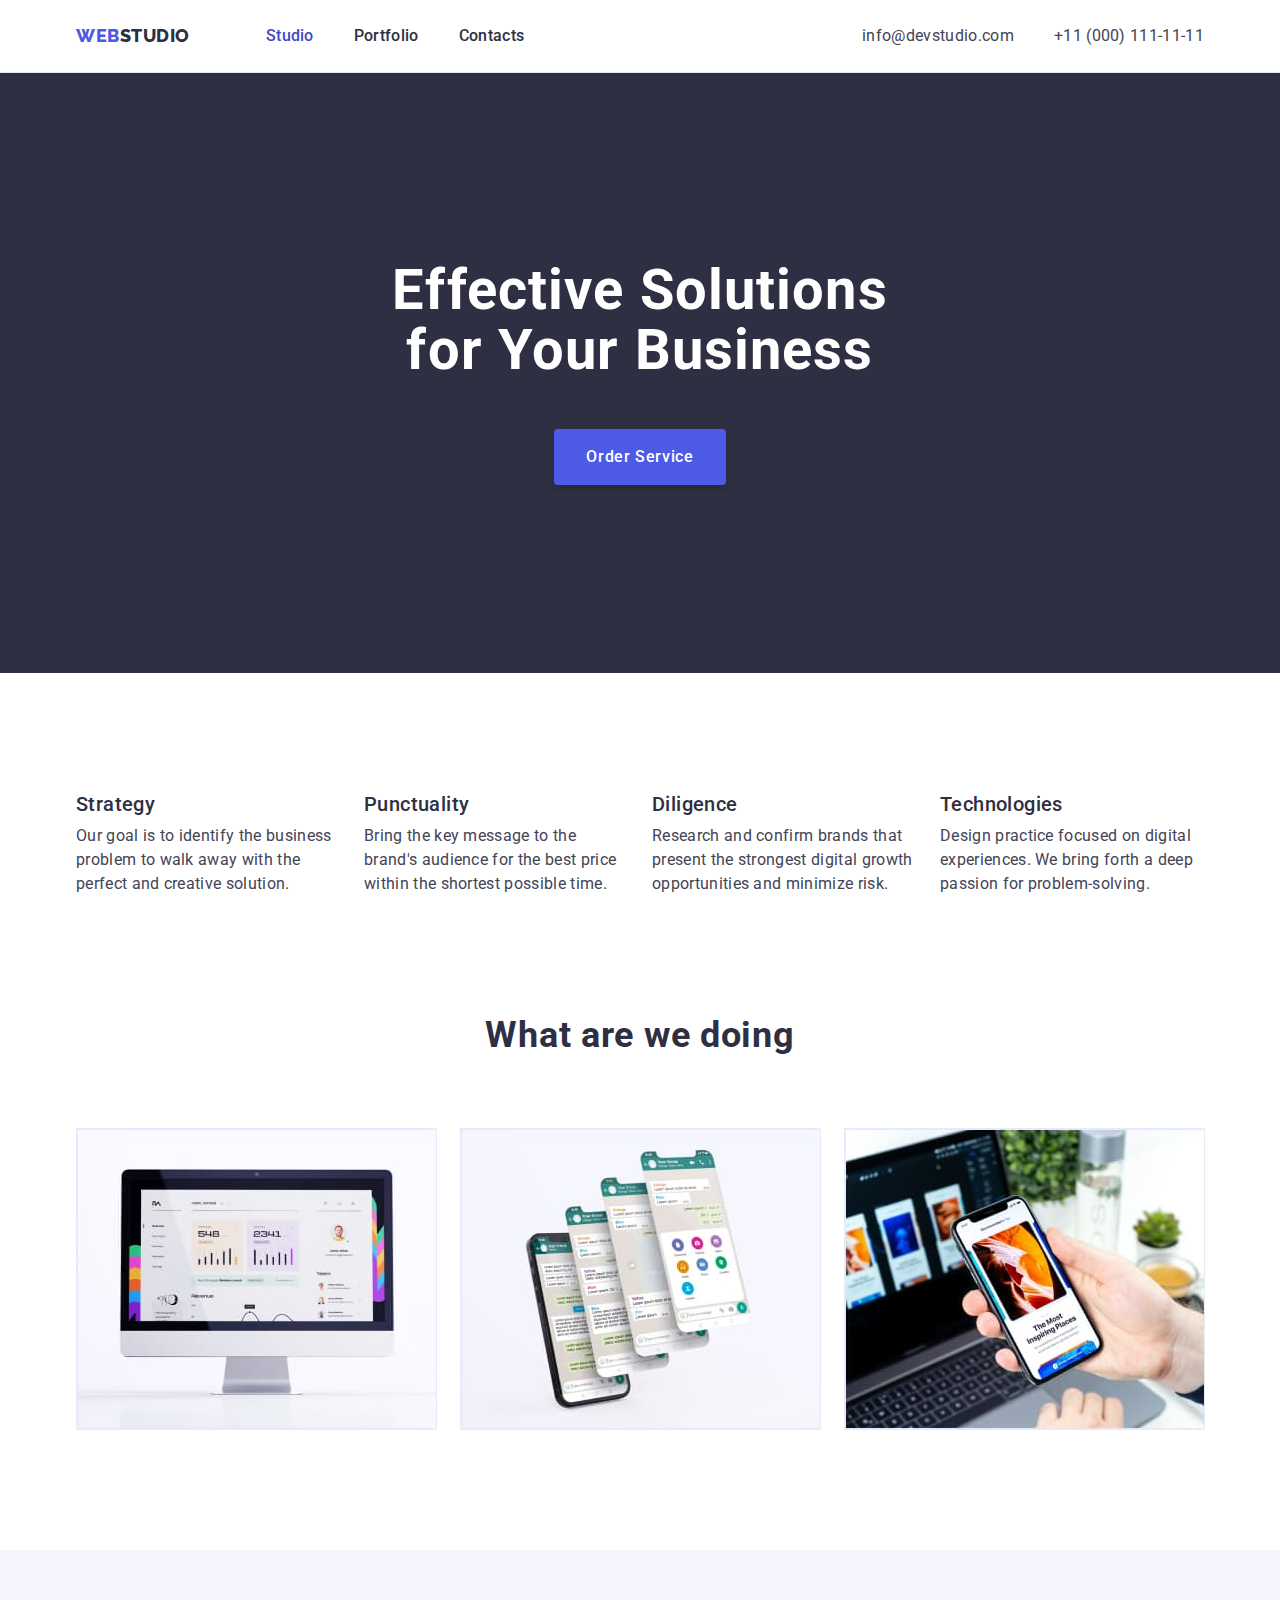
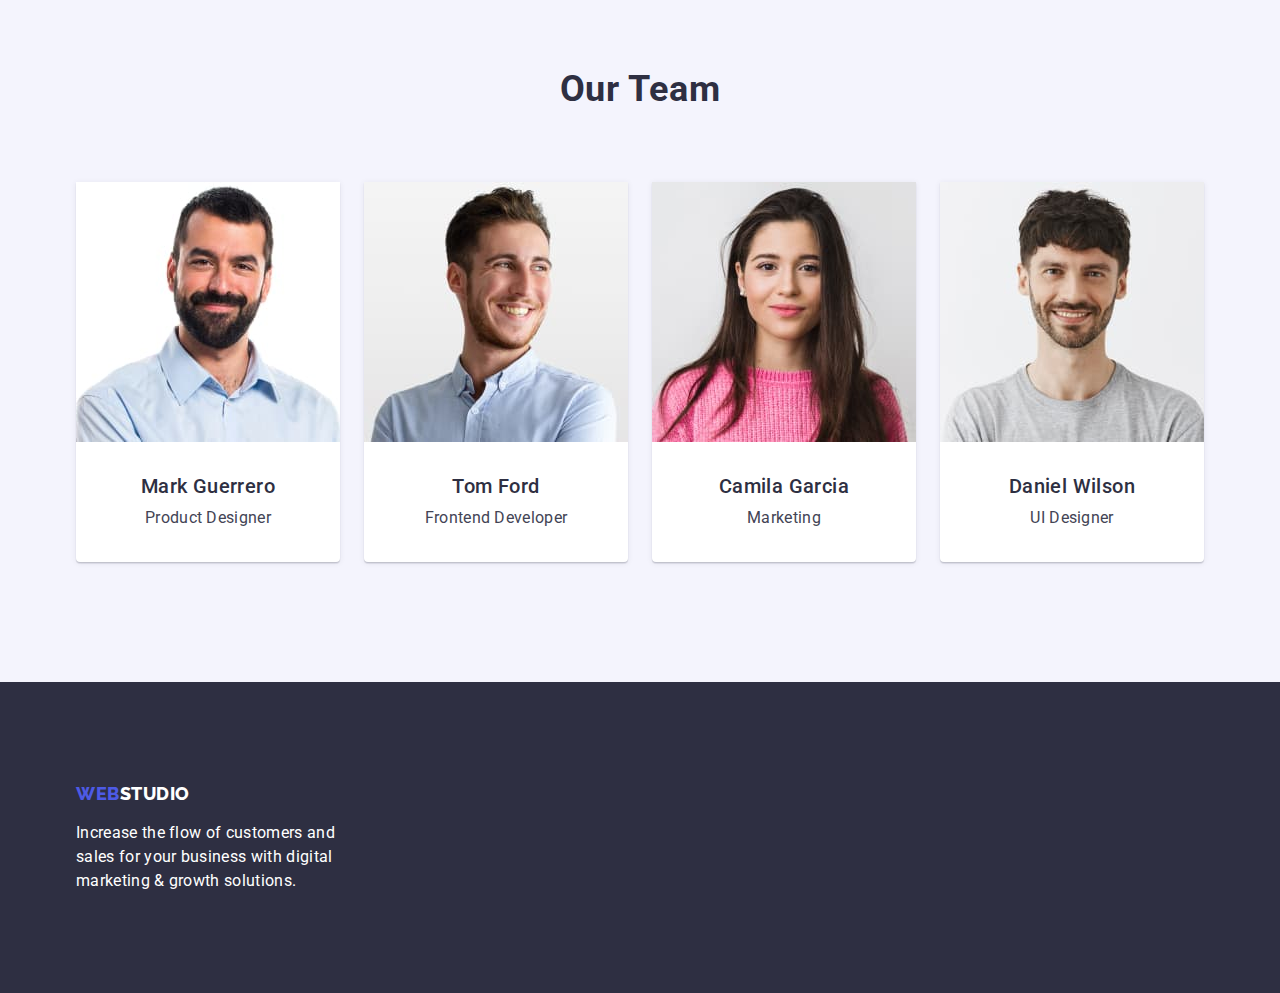
==== index.html @ 8cddb0f6 "Add HW#3" ====
<!DOCTYPE html>
<html lang="en">
  <head>
    <meta charset="UTF-8" />
    <meta http-equiv="X-UA-Compatible" content="IE=edge" />
    <meta name="viewport" content="width=device-width, initial-scale=1.0" />
    <title>Web Studio</title>
    <link rel="preconnect" href="https://fonts.googleapis.com" />
    <link rel="preconnect" href="https://fonts.gstatic.com" crossorigin />
    <link
      href="https://fonts.googleapis.com/css2?family=Raleway:wght@800&family=Roboto:wght@400;500;700;900&display=swap"
      rel="stylesheet"
    />
    <link
      rel="stylesheet"
      href="https://cdn.jsdelivr.net/npm/modern-normalize@1.1.0/modern-normalize.min.css"
    />
    <link rel="stylesheet" href="./css/styles.css" />
  </head>
  <body>
    <!-- 📌======================= header -->

    <header class="header">
      <div class="container header-container">
        <nav class="navigation">
          <a href="/index.html" class="logo dark"
            >Web<span class="logo-right">Studio</span></a
          >
          <ul class="navigation-list">
            <li class="item">
              <a href="./index.html" class="link current">Studio</a>
            </li>
            <li class="item">
              <a href="./portfolio.html" class="link">Portfolio</a>
            </li>
            <li class="item"><a href="" class="link">Contacts</a></li>
          </ul>
        </nav>

        <address class="contacts-wrapper">
          <ul class="contacts">
            <li class="contacts-item">
              <a href="mailto:info@devstudio.com" class="contacts-link"
                >info@devstudio.com</a
              >
            </li>
            <li class="contacts-item">
              <a href="tel:+110001111111" class="contacts-link"
                >+11 (000) 111-11-11</a
              >
            </li>
          </ul>
        </address>
      </div>
    </header>

    <main>
      <!--📌=================================== hero  -->

      <div class="hero-wrapper">
        <section class="hero">
          <h1 class="hero-title">
            Effective Solutions <br />
            for Your Business
          </h1>
          <button class="hero-button" type="button">Order Service</button>
        </section>
      </div>

      <!-- 📌==============================advantages  -->

      <section class="section advantages-section">
        <div class="container">
          <h2 class="visually-hidden">Advantages</h2>
          <ul class="advantages-list">
            <li class="advantages-item">
              <h3 class="advantages-title">Strategy</h3>
              <p class="advantages-text">
                Our goal is to identify the business problem to walk away with
                the perfect and creative solution.
              </p>
            </li>
            <li class="advantages-item">
              <h3 class="advantages-title">Punctuality</h3>
              <p class="advantages-text">
                Bring the key message to the brand's audience for the best price
                within the shortest possible time.
              </p>
            </li>
            <li class="advantages-item">
              <h3 class="advantages-title">Diligence</h3>
              <p class="advantages-text">
                Research and confirm brands that present the strongest digital
                growth opportunities and minimize risk.
              </p>
            </li>
            <li class="advantages-item">
              <h3 class="advantages-title">Technologies</h3>
              <p class="advantages-text">
                Design practice focused on digital experiences. We bring forth a
                deep passion for problem-solving.
              </p>
            </li>
          </ul>
        </div>
      </section>

      <!--📌================================ work examples -->

      <section class="section work-section">
        <div class="container">
          <h2 class="section-title">What are we doing</h2>
          <ul class="work-list">
            <li class="work-item">
              <img
                src="./images/what-are-we-doing-1.jpg"
                alt="work 1"
                width="360"
              />
            </li>
            <li class="work-item">
              <img
                src="./images/what-are-we-doing-2.jpg"
                alt="work 2"
                width="360"
              />
            </li>
            <li class="work-item">
              <img
                src="./images/what-are-we-doing-3.jpg"
                alt="work 3"
                width="360"
              />
            </li>
          </ul>
        </div>
      </section>

      <!--📌====================================== Our Team -->

      <section class="our-team">
        <div class="container">
          <h2 class="section-title">Our Team</h2>
          <ul class="team-list">
            <li class="team-item">
              <img
                src="./images/our-team-1.jpg"
                alt="Mark Guerrero"
                width="264"
              />
              <div class="staff-wrapper">
                <h3 class="staff-title">Mark Guerrero</h3>
                <p class="staff-position">Product Designer</p>
              </div>
            </li>

            <li class="team-item">
              <img src="./images/our-team-2.jpg" alt="Tom Ford" width="264" />
              <div class="staff-wrapper">
                <h3 class="staff-title">Tom Ford</h3>
                <p class="staff-position">Frontend Developer</p>
              </div>
            </li>

            <li class="team-item">
              <img
                src="./images/our-team-3.jpg"
                alt="Camila Garcia"
                width="264"
              />
              <div class="staff-wrapper">
                <h3 class="staff-title">Camila Garcia</h3>
                <p class="staff-position">Marketing</p>
              </div>
            </li>
            <li class="team-item">
              <img
                src="./images/our-team-4.jpg"
                alt="Daniel Wilson"
                width="264"
              />
              <div class="staff-wrapper">
                <h3 class="staff-title">Daniel Wilson</h3>
                <p class="staff-position">UI Designer</p>
              </div>
            </li>
          </ul>
        </div>
      </section>
    </main>

    <!--📌==========================================footer -->

    <footer class="page-footer">
      <div class="container">
        <div class="logo-group">
          <a href="/index.html" class="logo light"
            >Web<span class="logo-right">Studio</span></a
          >
          <p class="text">
            Increase the flow of customers and sales for your business with
            digital marketing & growth solutions.
          </p>
        </div>
      </div>
    </footer>
  </body>
</html>
---- css/styles.css ----
:root {
  --primary-text-color: #434455;
  /* --secondary-text-: #e7e9fc; */
  --secondary-background-color: #f4f4fd;
  --variable-color: #404bbf;
  --blue-color: #2e2f42;
  --accent-color: #4d5ae5;
  --white-color: #ffffff;
}
body {
  background-color: var(--white-color);
  color: var(--primary-text-color);
  font-family: Roboto, sans-serif;
}

/* 📌 Reset */

p,
h1,
h2,
h3,
h4,
h5,
h6 {
  margin: 0;
}
ul {
  margin: 0;
  padding-left: 0;
  list-style: none;
}
a {
  text-decoration: none;
}
button {
  cursor: pointer;
}
img {
  display: block;
}

/* 📌 Utils */

.visually-hidden {
  position: absolute;
  width: 1px;
  height: 1px;
  margin: -1px;
  border: 0;
  padding: 0;

  white-space: nowrap;
  clip-path: inset(100%);
  clip: rect(0 0 0 0);
  overflow: hidden;
}

/* 📌 General */

.container {
  width: 1158px;
  padding-left: 15px;
  padding-right: 15px;
  margin: 0 auto;
}

.logo {
  color: var(--accent-color);
  font-family: 'Raleway', sans-serif;
  font-weight: 800;
  font-size: 18px;
  line-height: 1.3;
  letter-spacing: 0.03em;
  text-transform: uppercase;
}
.logo.light > .logo-right {
  color: var(--white-color);
}
.logo.dark > .logo-right {
  color: var(--blue-color);
}

.section-title {
  margin-bottom: 72px;
  color: var(--blue-color);
  font-weight: 700;
  font-size: 36px;
  line-height: 1.11;
  text-align: center;
  letter-spacing: 0.02em;
}

/*📌=== site-nav */
.header-container {
  display: flex;
}
.navigation {
  display: flex;
  align-items: center;
}
.navigation-list {
  display: flex;
  margin-left: 76px;
}
.navigation-list .item + .item {
  margin-left: 40px;
}

.navigation-list .link {
  display: block;
  padding-top: 24px;
  padding-bottom: 24px;
  color: var(--blue-color);

  font-weight: 500;

  font-size: 16px;
  line-height: 1.5;
  letter-spacing: 0.02em;
}
.navigation-list .link:hover,
.navigation-list .link:focus,
.navigation-list .link.current {
  color: var(--variable-color);
}

/*📌===contacts */

.contacts-wrapper {
  margin-left: auto;
}
.header {
  border-bottom: 1px solid #e7e9fc;
}
.contacts {
  display: flex;
}

.contacts-item + .contacts-item {
  margin-left: 40px;
}
.contacts-link {
  color: var(--primary-text-color);
  font-style: normal;

  font-size: 16px;
  line-height: 1.5;
  letter-spacing: 0.02em;

  display: inline-block;
  padding-top: 24px;
  padding-bottom: 24px;
}
.contacts-link:hover,
.contacts-link:focus {
  color: var(--variable-color);
}

/*📌=== hero  */
.hero-wrapper {
  background-color: var(--blue-color);
  height: 600px;
  display: flex;
  justify-content: center;
  align-items: center;
}

.hero {
  text-align: center;
}
.hero-title {
  color: var(--white-color);
  font-weight: 700;
  font-size: 56px;
  line-height: 1.07;
  letter-spacing: 0.02em;

  margin-bottom: 48px;
}
.hero-button {
  background-color: var(--accent-color);
  font-family: inherit;
  color: var(--white-color);
  font-weight: 500;
  font-size: 16px;
  line-height: 1.5;
  letter-spacing: 0.04em;
  padding: 16px 32px;
  border: none;
  box-shadow: 0px 4px 4px rgba(0, 0, 0, 0.15);
  border-radius: 4px;
}

.hero-button:hover,
.hero-button:focus {
  background-color: var(--variable-color);
}
/* 📌===advantages */
.advantages-list {
  display: flex;
}
.advantages-item {
  width: 264px;
}
.advantages-item:not(:last-child) {
  margin-right: 24px;
}
.advantages-section {
  padding: 120px 0 60px;
}

.advantages-title {
  color: var(--blue-color);
  font-weight: 500;
  font-size: 20px;
  letter-spacing: 0.02em;
  margin-bottom: 8px;
}
.advantages-text {
  font-size: 16px;
  line-height: 1.5;
  letter-spacing: 0.02em;
}

/* 📌 ===work examples */
.work-section {
  padding: 60px 0 120px;
}
.work-list {
  display: flex;
}
.work-item {
  width: 360px;
  border: 1px solid #e7e9fc;
}
.work-item:not(:last-child) {
  margin-right: 24px;
}

/* 📌 === Our Team */
.our-team {
  background-color: var(--secondary-background-color);
  padding: 120px 0;
}
.team-list {
  display: flex;
}
.team-item {
  width: 264px;
  box-shadow: 0px 1px 6px rgba(46, 47, 66, 0.08),
    0px 1px 1px rgba(46, 47, 66, 0.16), 0px 2px 1px rgba(46, 47, 66, 0.08);
  background-color: var(--white-color);
  border-radius: 0px 0px 4px 4px;
}
.team-item:not(:last-child) {
  margin-right: 24px;
}
.staff-wrapper {
  padding: 32px 12px;
  text-align: center;
}
.staff-title {
  color: var(--blue-color);
  font-weight: 500;
  font-size: 20px;
  letter-spacing: 0.02em;
  line-height: 1.2;
  margin-bottom: 8px;
}
.staff-position {
  font-size: 16px;
  line-height: 1.5;
  letter-spacing: 0.02em;
}

/* 📌 === footer  */

.page-footer {
  padding: 100px 0;
  background-color: var(--blue-color);
}
.logo-group {
  width: 264px;
}
.logo-group > .text {
  margin-top: 16px;
  color: var(--white-color);
  line-height: 1.5;
  letter-spacing: 0.02em;
}

/* 📌 ============ projects */

.projects-section {
  padding: 96px 0 120px;
}

.filter-list {
  display: flex;
  justify-content: center;
  margin-bottom: 72px;
}
.filter-item:not(:last-child) {
  margin-right: 24px;
}
.filter-button {
  padding: 12px 24px;
  color: var(--accent-color);
  font-family: inherit;
  line-height: 1.5;
  font-weight: 500;
  letter-spacing: 0.04em;

  background-color: var(--secondary-background-color);
  border: 1px solid #e7e9fc;
  border-radius: 4px;
  box-shadow: 0px 3px 1px rgba(0, 0, 0, 0.1), 0px 2px 1px rgba(0, 0, 0, 0.08),
    0px 2px 2px rgba(0, 0, 0, 0.12);
}
.filter-button:hover,
.filter-button:focus {
  background-color: var(--variable-color);
  color: var(--white-color);
}

/* 📌 ============== projects list */

.projects-list {
  display: flex;
  flex-wrap: wrap;
  margin: -24px -12px;
}
.projects-item {
  width: 360px;
  margin: 24px 12px;
}
.projects-bottom {
  padding: 32px 16px;
  border-left: 1px solid #e7e9fc;
  border-right: 1px solid #e7e9fc;
  border-bottom: 1px solid #e7e9fc;
}
.projects-title {
  margin-bottom: 8px;
  color: var(--blue-color);
  font-weight: 500;
  font-size: 20px;
  letter-spacing: 0.02em;
  line-height: 1.2;
}
.projects-description {
  color: var(--primary-text-color);
  line-height: 1.5;
  letter-spacing: 0.02em;
}

/* 📌 nth-child example */

/* .projects-item:not(:nth-child(3n)) {
  margin-right: 24px;
}
.projects-item:not(:nth-last-child(-n + 3)) {
  margin-bottom: 48px;
} */
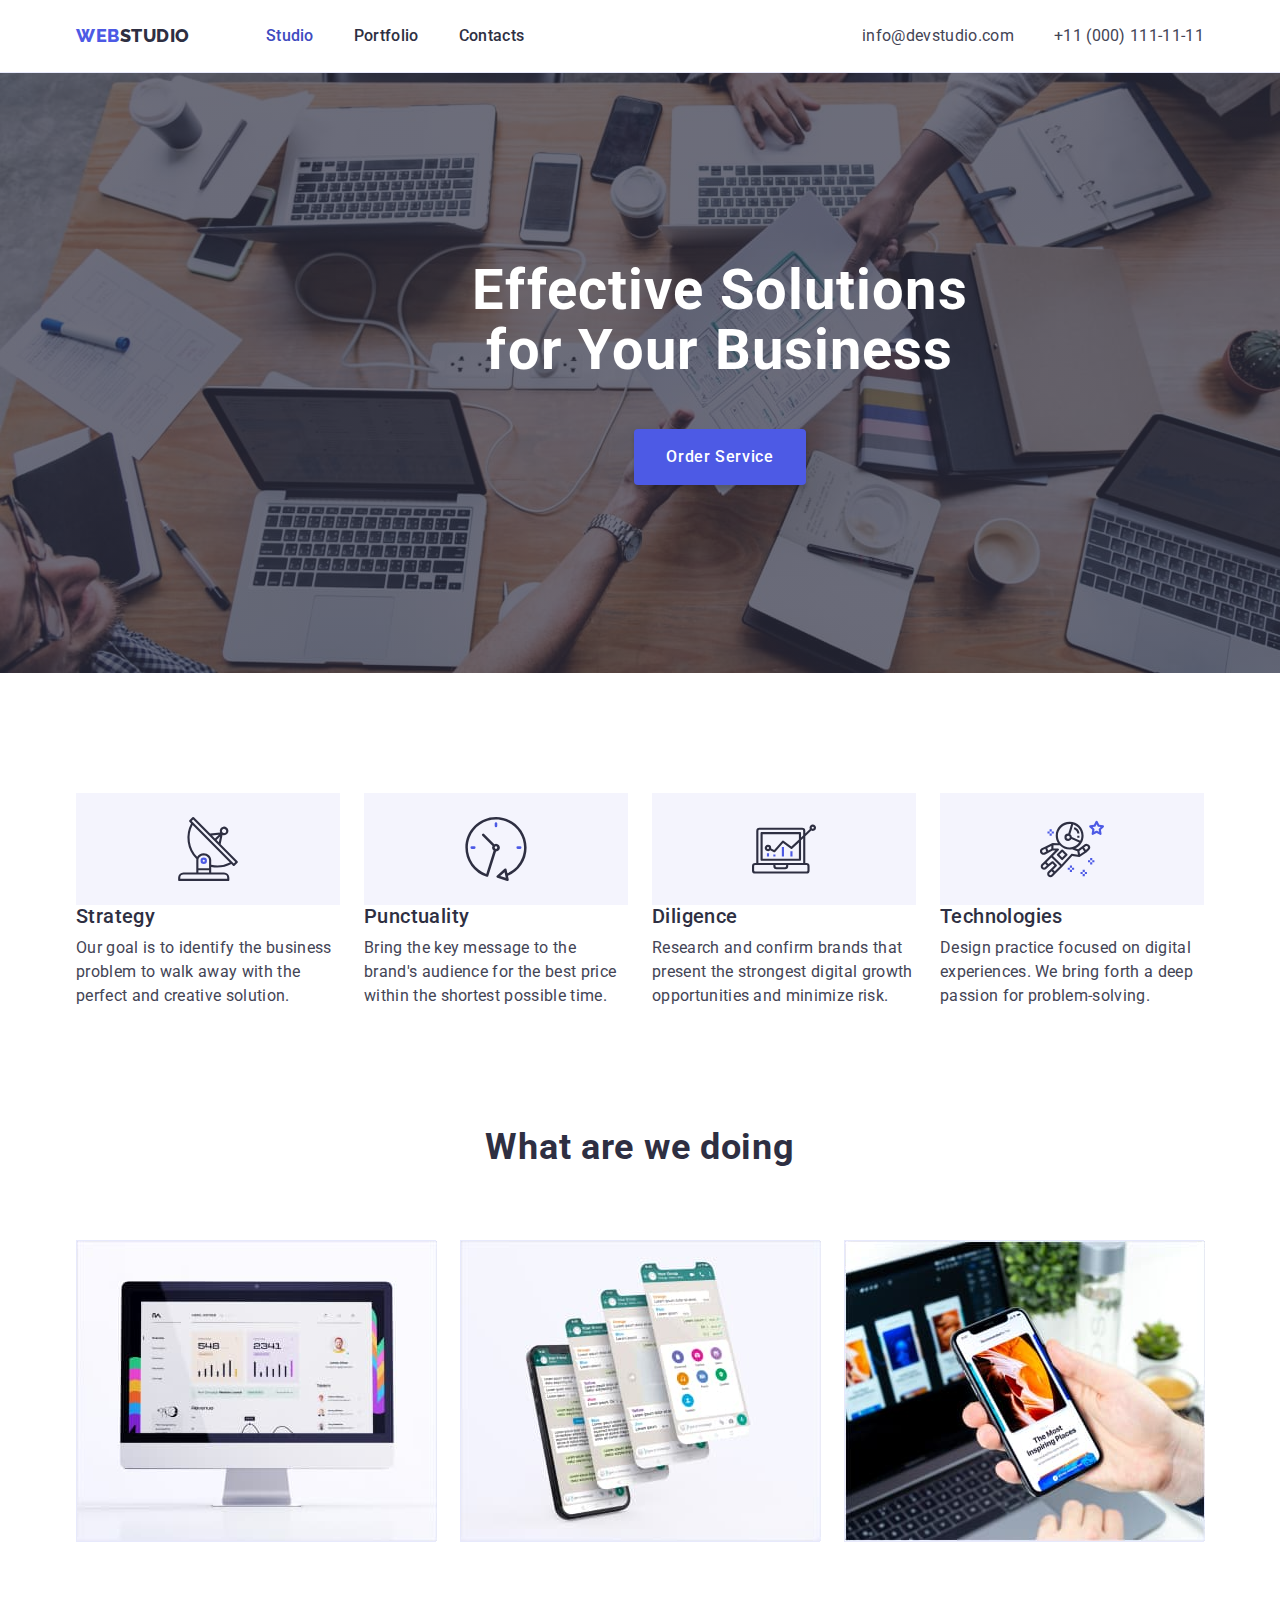
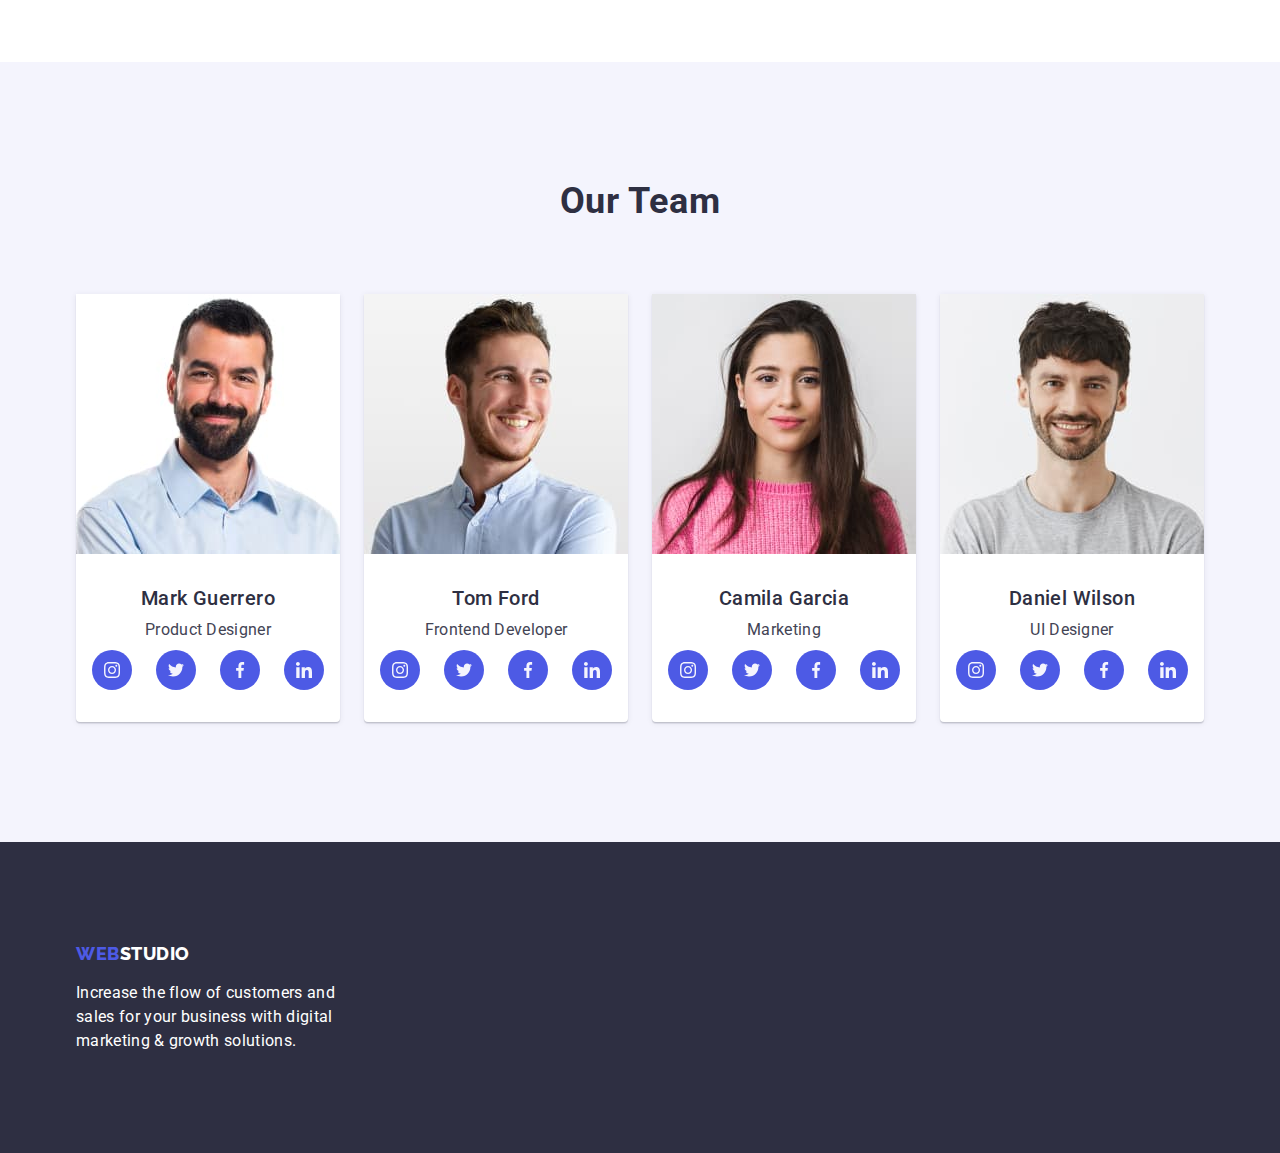
==== commit a44851cc: "Add hero, advantages, our team (part)" ====
--- a/index.html
+++ b/index.html
@@ -73,28 +73,28 @@
         <div class="container">
           <h2 class="visually-hidden">Advantages</h2>
           <ul class="advantages-list">
-            <li class="advantages-item">
+            <li class="advantages-item icon-antenna">
               <h3 class="advantages-title">Strategy</h3>
               <p class="advantages-text">
                 Our goal is to identify the business problem to walk away with
                 the perfect and creative solution.
               </p>
             </li>
-            <li class="advantages-item">
+            <li class="advantages-item icon-clock">
               <h3 class="advantages-title">Punctuality</h3>
               <p class="advantages-text">
                 Bring the key message to the brand's audience for the best price
                 within the shortest possible time.
               </p>
             </li>
-            <li class="advantages-item">
+            <li class="advantages-item icon-diagram">
               <h3 class="advantages-title">Diligence</h3>
               <p class="advantages-text">
                 Research and confirm brands that present the strongest digital
                 growth opportunities and minimize risk.
               </p>
             </li>
-            <li class="advantages-item">
+            <li class="advantages-item icon-astronaut">
               <h3 class="advantages-title">Technologies</h3>
               <p class="advantages-text">
                 Design practice focused on digital experiences. We bring forth a
@@ -151,6 +151,36 @@
               <div class="staff-wrapper">
                 <h3 class="staff-title">Mark Guerrero</h3>
                 <p class="staff-position">Product Designer</p>
+                <ul class="soc-icon">
+                  <li class="icon-list">
+                    <a class="icon-item" href="">
+                      <svg class="soc-icon-item" width="16" height="16">
+                        <use href="./images/icons.svg#icon-instagram" />
+                      </svg>
+                    </a>
+                  </li>
+                  <li class="icon-list">
+                    <a class="icon-item" href="">
+                      <svg class="soc-icon-item" width="16" height="16">
+                        <use href="./images/icons.svg#icon-twitter" />
+                      </svg>
+                    </a>
+                  </li>
+                  <li class="icon-list">
+                    <a class="icon-item" href=""
+                      ><svg class="soc-icon-item" width="16" height="16">
+                        <use href="./images/icons.svg#icon-facebook" />
+                      </svg>
+                    </a>
+                  </li>
+                  <li class="icon-list">
+                    <a class="icon-item" href=""
+                      ><svg class="soc-icon-item" width="16" height="16">
+                        <use href="./images/icons.svg#icon-linkedin" />
+                      </svg>
+                    </a>
+                  </li>
+                </ul>
               </div>
             </li>
 
@@ -159,6 +189,36 @@
               <div class="staff-wrapper">
                 <h3 class="staff-title">Tom Ford</h3>
                 <p class="staff-position">Frontend Developer</p>
+                <ul class="soc-icon">
+                  <li class="icon-list">
+                    <a class="icon-item" href="">
+                      <svg class="soc-icon-item" width="16" height="16">
+                        <use href="./images/icons.svg#icon-instagram" />
+                      </svg>
+                    </a>
+                  </li>
+                  <li class="icon-list">
+                    <a class="icon-item" href="">
+                      <svg class="soc-icon-item" width="16" height="16">
+                        <use href="./images/icons.svg#icon-twitter" />
+                      </svg>
+                    </a>
+                  </li>
+                  <li class="icon-list">
+                    <a class="icon-item" href=""
+                      ><svg class="soc-icon-item" width="16" height="16">
+                        <use href="./images/icons.svg#icon-facebook" />
+                      </svg>
+                    </a>
+                  </li>
+                  <li class="icon-list">
+                    <a class="icon-item" href=""
+                      ><svg class="soc-icon-item" width="16" height="16">
+                        <use href="./images/icons.svg#icon-linkedin" />
+                      </svg>
+                    </a>
+                  </li>
+                </ul>
               </div>
             </li>
 
@@ -171,6 +231,36 @@
               <div class="staff-wrapper">
                 <h3 class="staff-title">Camila Garcia</h3>
                 <p class="staff-position">Marketing</p>
+                <ul class="soc-icon">
+                  <li class="icon-list">
+                    <a class="icon-item" href="">
+                      <svg class="soc-icon-item" width="16" height="16">
+                        <use href="./images/icons.svg#icon-instagram" />
+                      </svg>
+                    </a>
+                  </li>
+                  <li class="icon-list">
+                    <a class="icon-item" href="">
+                      <svg class="soc-icon-item" width="16" height="16">
+                        <use href="./images/icons.svg#icon-twitter" />
+                      </svg>
+                    </a>
+                  </li>
+                  <li class="icon-list">
+                    <a class="icon-item" href=""
+                      ><svg class="soc-icon-item" width="16" height="16">
+                        <use href="./images/icons.svg#icon-facebook" />
+                      </svg>
+                    </a>
+                  </li>
+                  <li class="icon-list">
+                    <a class="icon-item" href=""
+                      ><svg class="soc-icon-item" width="16" height="16">
+                        <use href="./images/icons.svg#icon-linkedin" />
+                      </svg>
+                    </a>
+                  </li>
+                </ul>
               </div>
             </li>
             <li class="team-item">
@@ -182,6 +272,36 @@
               <div class="staff-wrapper">
                 <h3 class="staff-title">Daniel Wilson</h3>
                 <p class="staff-position">UI Designer</p>
+                <ul class="soc-icon">
+                  <li class="icon-list">
+                    <a class="icon-item" href="">
+                      <svg class="soc-icon-item" width="16" height="16">
+                        <use href="./images/icons.svg#icon-instagram" />
+                      </svg>
+                    </a>
+                  </li>
+                  <li class="icon-list">
+                    <a class="icon-item" href="">
+                      <svg class="soc-icon-item" width="16" height="16">
+                        <use href="./images/icons.svg#icon-twitter" />
+                      </svg>
+                    </a>
+                  </li>
+                  <li class="icon-list">
+                    <a class="icon-item" href=""
+                      ><svg class="soc-icon-item" width="16" height="16">
+                        <use href="./images/icons.svg#icon-facebook" />
+                      </svg>
+                    </a>
+                  </li>
+                  <li class="icon-list">
+                    <a class="icon-item" href=""
+                      ><svg class="soc-icon-item" width="16" height="16">
+                        <use href="./images/icons.svg#icon-linkedin" />
+                      </svg>
+                    </a>
+                  </li>
+                </ul>
               </div>
             </li>
           </ul>
--- a/css/styles.css
+++ b/css/styles.css
@@ -157,8 +157,19 @@
 }
 
 /*📌=== hero  */
+
 .hero-wrapper {
-  background-color: var(--blue-color);
+  min-width: 1440px;
+  margin: 0 auto;
+
+  background-image: linear-gradient(
+      rgba(46, 47, 66, 0.7),
+      rgba(46, 47, 66, 0.7)
+    ),
+    url(../images/people-office\ .jpg);
+  background-repeat: no-repeat;
+  background-position: center;
+  background-size: cover;
   height: 600px;
   display: flex;
   justify-content: center;
@@ -220,6 +231,32 @@
   font-size: 16px;
   line-height: 1.5;
   letter-spacing: 0.02em;
+}
+
+.advantages-item::before {
+  display: block;
+  content: '';
+  height: 112px;
+
+  background-position: center;
+  background-color: #f4f4fd;
+  background-size: 64px 64px;
+}
+.icon-antenna::before {
+  background-image: url(../images/antenna.svg);
+  background-repeat: no-repeat;
+}
+.icon-clock::before {
+  background-image: url(../images/clock.svg);
+  background-repeat: no-repeat;
+}
+.icon-diagram::before {
+  background-image: url(../images/diagram.svg);
+  background-repeat: no-repeat;
+}
+.icon-astronaut::before {
+  background-image: url(../images/astronaut.svg);
+  background-repeat: no-repeat;
 }
 
 /* 📌 ===work examples */
@@ -256,7 +293,7 @@
   margin-right: 24px;
 }
 .staff-wrapper {
-  padding: 32px 12px;
+  padding: 32px 16px;
   text-align: center;
 }
 .staff-title {
@@ -271,6 +308,30 @@
   font-size: 16px;
   line-height: 1.5;
   letter-spacing: 0.02em;
+  margin-bottom: 8px;
+}
+.soc-icon {
+  display: flex;
+  justify-content: space-between;
+}
+.icon-list {
+  /* ??? */
+}
+.icon-item {
+  height: 40px;
+  width: 40px;
+  border-radius: 50%;
+  display: inline-flex;
+  justify-content: center;
+  align-items: center;
+  background-color: var(--accent-color);
+}
+.icon-item:hover,
+.icon-item:focus {
+  background-color: var(--variable-color);
+}
+.soc-icon-item {
+  /* ??? */
 }
 
 /* 📌 === footer  */
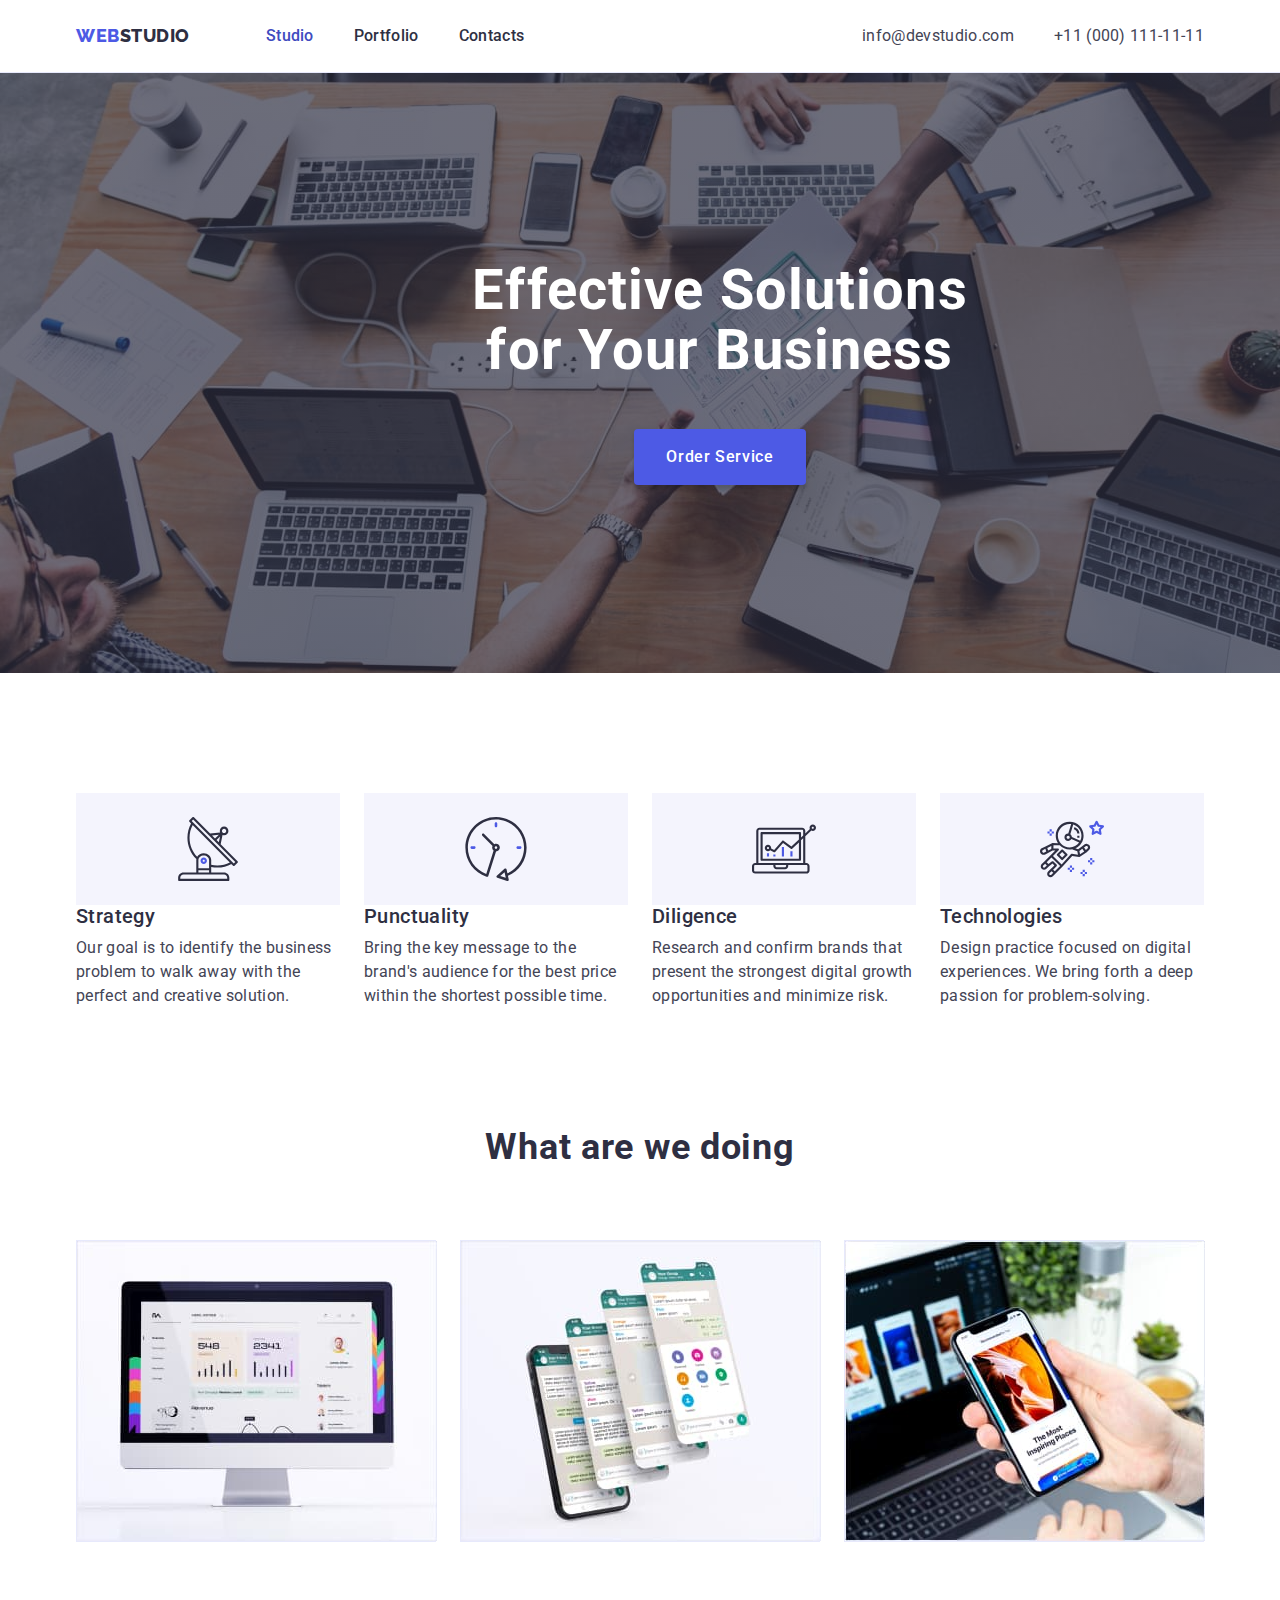
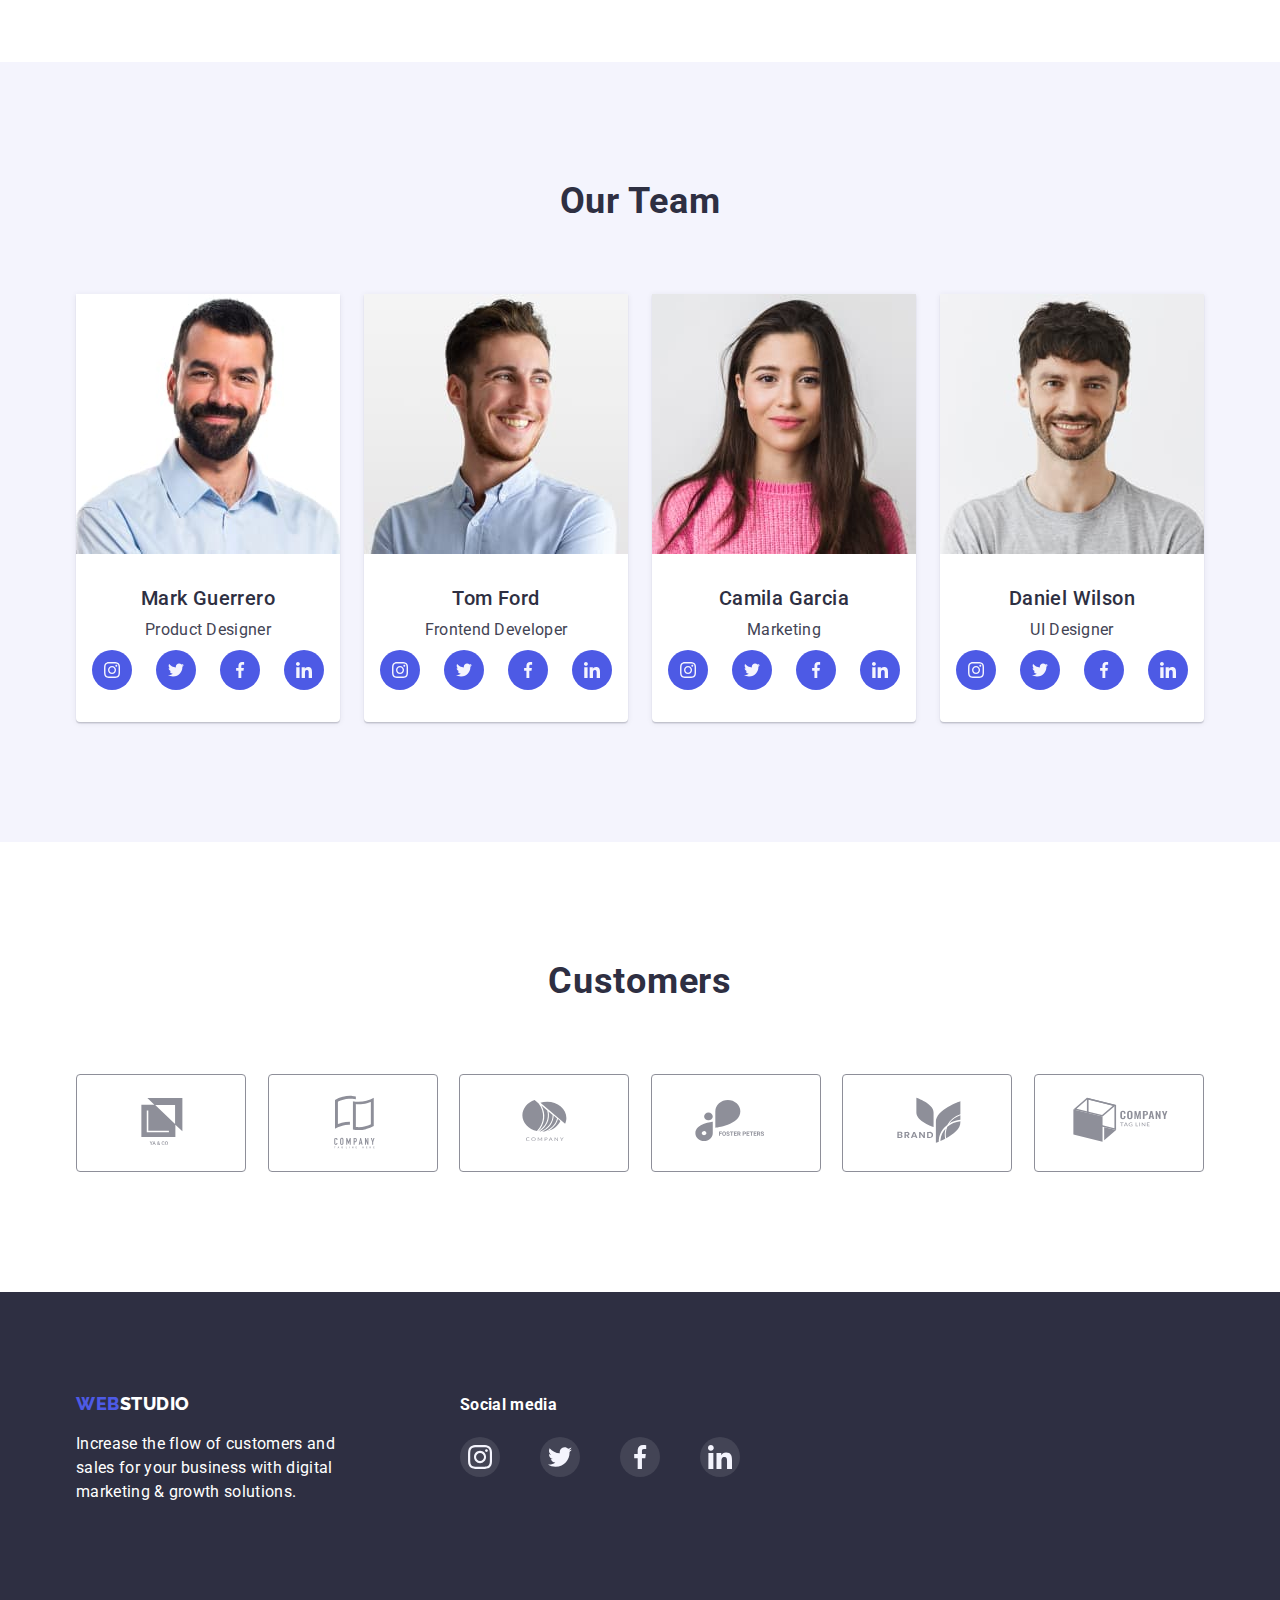
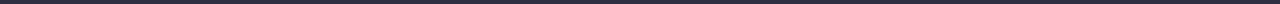
==== commit 50c617f2: "add icons" ====
--- a/index.html
+++ b/index.html
@@ -57,15 +57,15 @@
     <main>
       <!--📌=================================== hero  -->
 
-      <div class="hero-wrapper">
-        <section class="hero">
+      <sectioniv class="hero-wrapper">
+        <div class="hero">
           <h1 class="hero-title">
             Effective Solutions <br />
             for Your Business
           </h1>
           <button class="hero-button" type="button">Order Service</button>
-        </section>
-      </div>
+        </div>
+      </sectioniv>
 
       <!-- 📌==============================advantages  -->
 
@@ -73,28 +73,48 @@
         <div class="container">
           <h2 class="visually-hidden">Advantages</h2>
           <ul class="advantages-list">
-            <li class="advantages-item icon-antenna">
+            <li class="advantages-item">
+              <div class="advantages-top">
+                <svg width="64" height="64">
+                  <use href="./images/icons.svg#icon-antenna" />
+                </svg>
+              </div>
               <h3 class="advantages-title">Strategy</h3>
               <p class="advantages-text">
                 Our goal is to identify the business problem to walk away with
                 the perfect and creative solution.
               </p>
             </li>
-            <li class="advantages-item icon-clock">
+            <li class="advantages-item">
+              <div class="advantages-top">
+                <svg width="64" height="64">
+                  <use href="./images/icons.svg#icon-clock" />
+                </svg>
+              </div>
               <h3 class="advantages-title">Punctuality</h3>
               <p class="advantages-text">
                 Bring the key message to the brand's audience for the best price
                 within the shortest possible time.
               </p>
             </li>
-            <li class="advantages-item icon-diagram">
+            <li class="advantages-item">
+              <div class="advantages-top">
+                <svg width="64" height="64">
+                  <use href="./images/icons.svg#icon-diagram" />
+                </svg>
+              </div>
               <h3 class="advantages-title">Diligence</h3>
               <p class="advantages-text">
                 Research and confirm brands that present the strongest digital
                 growth opportunities and minimize risk.
               </p>
             </li>
-            <li class="advantages-item icon-astronaut">
+            <li class="advantages-item">
+              <div class="advantages-top">
+                <svg width="64" height="64">
+                  <use href="./images/icons.svg#icon-astronaut" />
+                </svg>
+              </div>
               <h3 class="advantages-title">Technologies</h3>
               <p class="advantages-text">
                 Design practice focused on digital experiences. We bring forth a
@@ -307,12 +327,62 @@
           </ul>
         </div>
       </section>
+      <!-- =========================================Customers=============== -->
+      <section class="customers">
+        <div class="container">
+          <h2 class="section-title">Customers</h2>
+          <ul class="customers-list">
+            <li class="customer-title">
+              <a class="customers-item" href="">
+                <svg class="customers-icon-item" width="104" height="56">
+                  <use href="./images/icons.svg#icon-Logo" />
+                </svg>
+              </a>
+            </li>
+            <li class="customer-title">
+              <a class="customers-item" href="">
+                <svg class="customers-icon-item" width="104" height="60">
+                  <use href="./images/icons.svg#icon-Logo1" />
+                </svg>
+              </a>
+            </li>
+            <li class="customer-title">
+              <a class="customers-item" href="">
+                <svg class="customers-icon-item" width="104" height="56">
+                  <use href="./images/icons.svg#icon-Logo2" />
+                </svg>
+              </a>
+            </li>
+            <li class="customer-title">
+              <a class="customers-item" href="">
+                <svg class="customers-icon-item" width="104" height="56">
+                  <use href="./images/icons.svg#icon-Logo3" />
+                </svg>
+              </a>
+            </li>
+            <li class="customer-title">
+              <a class="customers-item" href="">
+                <svg class="customers-icon-item" width="104" height="56">
+                  <use href="./images/icons.svg#icon-Logo4" />
+                </svg>
+              </a>
+            </li>
+            <li class="customer-title">
+              <a class="customers-item" href="">
+                <svg class="customers-icon-item" width="104" height="56">
+                  <use href="./images/icons.svg#icon-Logo5" />
+                </svg>
+              </a>
+            </li>
+          </ul>
+        </div>
+      </section>
     </main>
 
     <!--📌==========================================footer -->
 
     <footer class="page-footer">
-      <div class="container">
+      <div class="container footer-container">
         <div class="logo-group">
           <a href="/index.html" class="logo light"
             >Web<span class="logo-right">Studio</span></a
@@ -322,6 +392,39 @@
             digital marketing & growth solutions.
           </p>
         </div>
+        <div class="social-group">
+          <h3 class="social-title">Social media</h3>
+          <ul class="social-icon">
+            <li>
+              <a class="social-item" href="">
+                <svg class="soc-icon-item" width="24" height="24">
+                  <use href="./images/icons.svg#icon-instagram" />
+                </svg>
+              </a>
+            </li>
+            <li>
+              <a class="social-item" href="">
+                <svg class="soc-icon-item" width="24" height="24">
+                  <use href="./images/icons.svg#icon-twitter" />
+                </svg>
+              </a>
+            </li>
+            <li>
+              <a class="social-item" href=""
+                ><svg class="soc-icon-item" width="24" height="24">
+                  <use href="./images/icons.svg#icon-facebook" />
+                </svg>
+              </a>
+            </li>
+            <li>
+              <a class="social-item" href=""
+                ><svg class="soc-icon-item" width="24" height="24">
+                  <use href="./images/icons.svg#icon-linkedin" />
+                </svg>
+              </a>
+            </li>
+          </ul>
+        </div>
       </div>
     </footer>
   </body>
--- a/css/styles.css
+++ b/css/styles.css
@@ -207,19 +207,25 @@
   background-color: var(--variable-color);
 }
 /* 📌===advantages */
+.advantages-section {
+  padding: 120px 0 60px;
+}
 .advantages-list {
   display: flex;
 }
 .advantages-item {
   width: 264px;
 }
+.advantages-top {
+  height: 112px;
+  display: flex;
+  justify-content: center;
+  align-items: center;
+  background-color: var(--secondary-background-color);
+}
 .advantages-item:not(:last-child) {
   margin-right: 24px;
 }
-.advantages-section {
-  padding: 120px 0 60px;
-}
-
 .advantages-title {
   color: var(--blue-color);
   font-weight: 500;
@@ -231,32 +237,6 @@
   font-size: 16px;
   line-height: 1.5;
   letter-spacing: 0.02em;
-}
-
-.advantages-item::before {
-  display: block;
-  content: '';
-  height: 112px;
-
-  background-position: center;
-  background-color: #f4f4fd;
-  background-size: 64px 64px;
-}
-.icon-antenna::before {
-  background-image: url(../images/antenna.svg);
-  background-repeat: no-repeat;
-}
-.icon-clock::before {
-  background-image: url(../images/clock.svg);
-  background-repeat: no-repeat;
-}
-.icon-diagram::before {
-  background-image: url(../images/diagram.svg);
-  background-repeat: no-repeat;
-}
-.icon-astronaut::before {
-  background-image: url(../images/astronaut.svg);
-  background-repeat: no-repeat;
 }
 
 /* 📌 ===work examples */
@@ -275,10 +255,12 @@
 }
 
 /* 📌 === Our Team */
+
 .our-team {
   background-color: var(--secondary-background-color);
   padding: 120px 0;
 }
+
 .team-list {
   display: flex;
 }
@@ -331,23 +313,86 @@
   background-color: var(--variable-color);
 }
 .soc-icon-item {
-  /* ??? */
-}
-
+  /* fill: currentColor; */
+  fill: #f4f4fd;
+}
+/* ================================Customers */
+.customers {
+  padding-top: 120px;
+}
+.section-heading {
+  margin-bottom: 72px;
+  padding-top: 120px;
+}
+.customers-list {
+  display: flex;
+  justify-content: space-between;
+  padding-bottom: 120px;
+}
+.customer-title {
+  padding: 16px 32px;
+  border: 1px solid #8e8f99;
+  border-radius: 4px;
+}
+.customer-title:hover,
+.customer-title:focus {
+  border: 1px solid #404bbf;
+  border-radius: 4px;
+}
+.customers-icon-item {
+  fill: #8e8f99;
+}
+.customers-icon-item:hover,
+.customers-icon-item:focus {
+  fill: #404bbf;
+}
 /* 📌 === footer  */
 
 .page-footer {
   padding: 100px 0;
   background-color: var(--blue-color);
 }
+.footer-container {
+  display: flex;
+  align-items: baseline;
+}
 .logo-group {
   width: 264px;
+  margin-right: 120px;
 }
 .logo-group > .text {
   margin-top: 16px;
   color: var(--white-color);
   line-height: 1.5;
   letter-spacing: 0.02em;
+}
+.social-item {
+  height: 40px;
+  width: 40px;
+  border-radius: 50%;
+  display: inline-flex;
+  justify-content: center;
+  align-items: center;
+  background-color: rgba(255, 255, 255, 0.1);
+}
+.social-title {
+  font-size: 16px;
+  line-height: 24px;
+  letter-spacing: 0.02em;
+  color: #ffffff;
+}
+.social-item:hover,
+.social-item:focus {
+  background-color: #31d0aa;
+}
+.social-icon {
+  width: 280px;
+  height: 80px;
+  align-items: baseline;
+  justify-content: space-between;
+  display: inline-flex;
+
+  align-items: center;
 }
 
 /* 📌 ============ projects */
@@ -423,3 +468,28 @@
 .projects-item:not(:nth-last-child(-n + 3)) {
   margin-bottom: 48px;
 } */
+/* .advantages-item::before {
+  display: block;
+  content: '';
+  height: 112px;
+
+  background-position: center;
+  background-color: #f4f4fd;
+  background-size: 64px 64px;
+}
+.icon-antenna::before {
+  background-image: url(../images/icons.svg/);
+  background-repeat: no-repeat;
+}
+.icon-clock::before {
+  background-image: url(../images/clock.svg);
+  background-repeat: no-repeat;
+}
+.icon-diagram::before {
+  background-image: url(../images/diagram.svg);
+  background-repeat: no-repeat;
+}
+.icon-astronaut::before {
+  background-image: url(../images/astronaut.svg);
+  background-repeat: no-repeat;
+} */
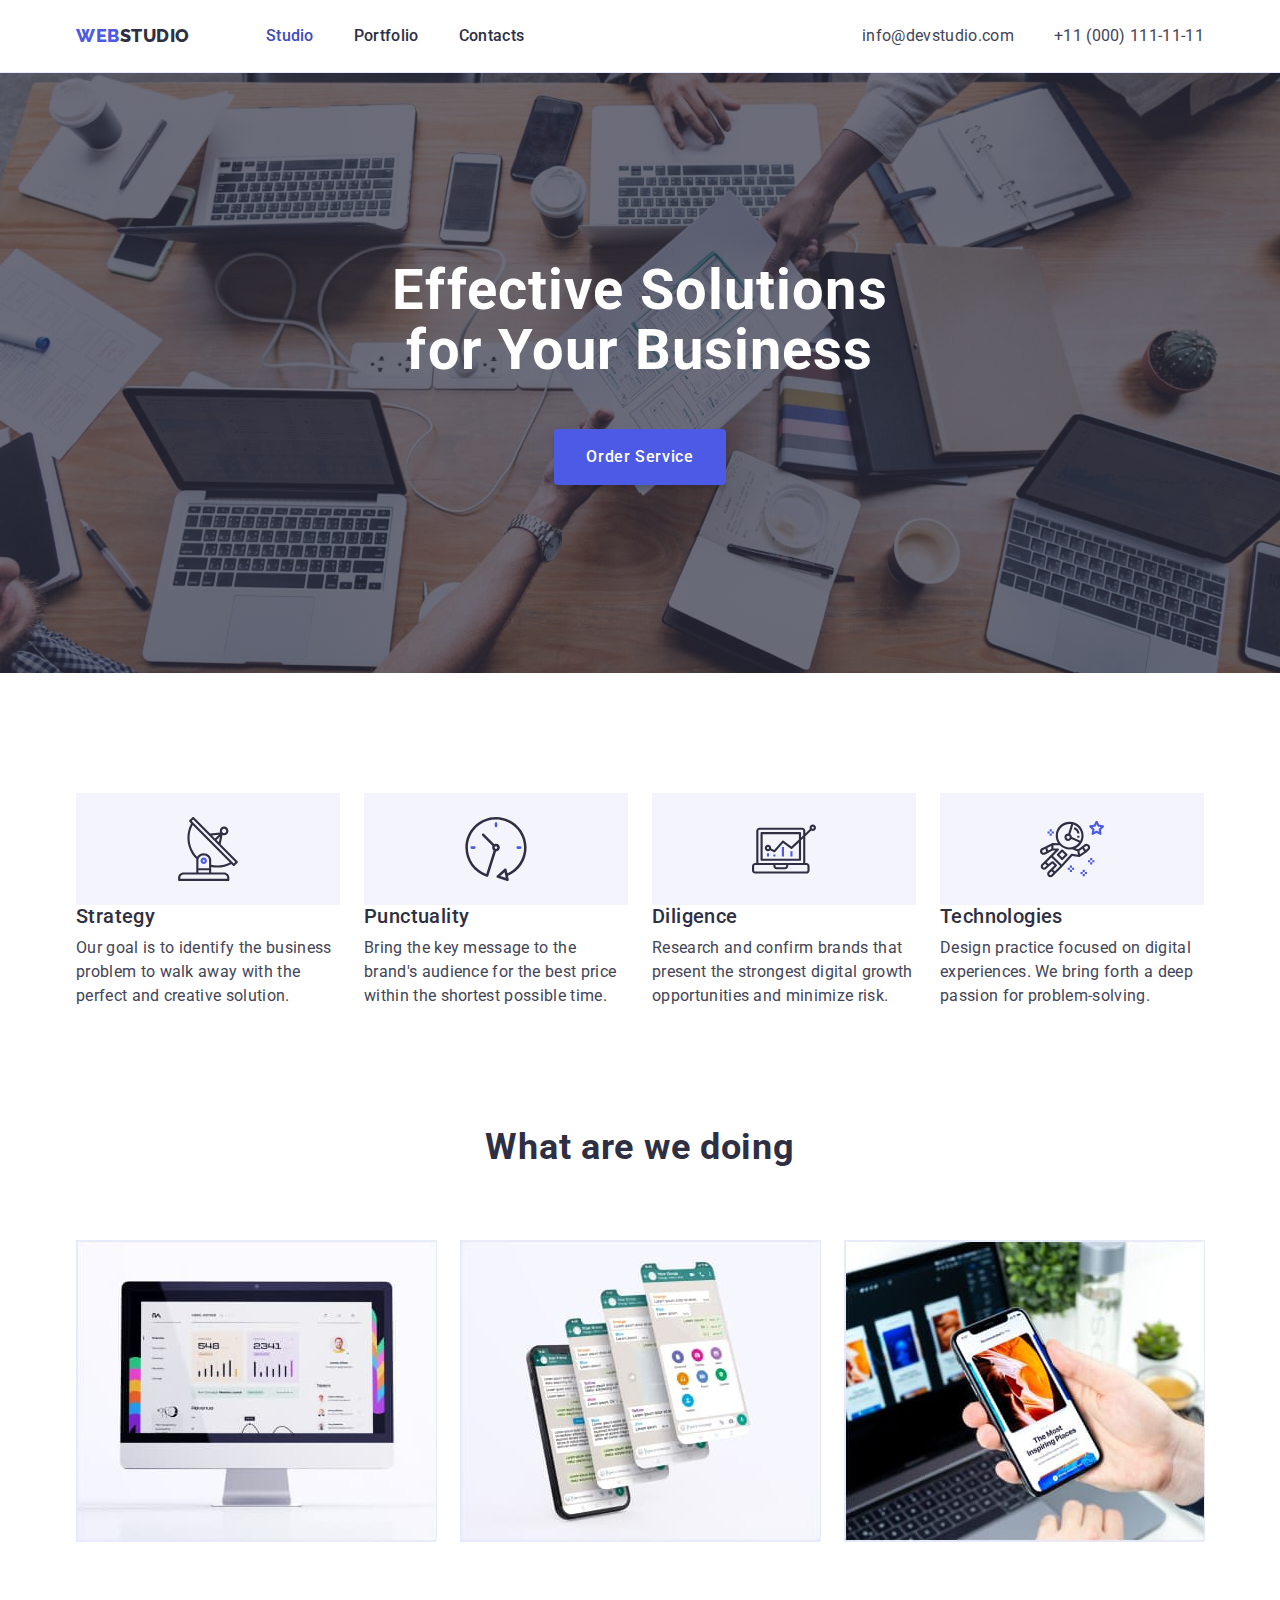
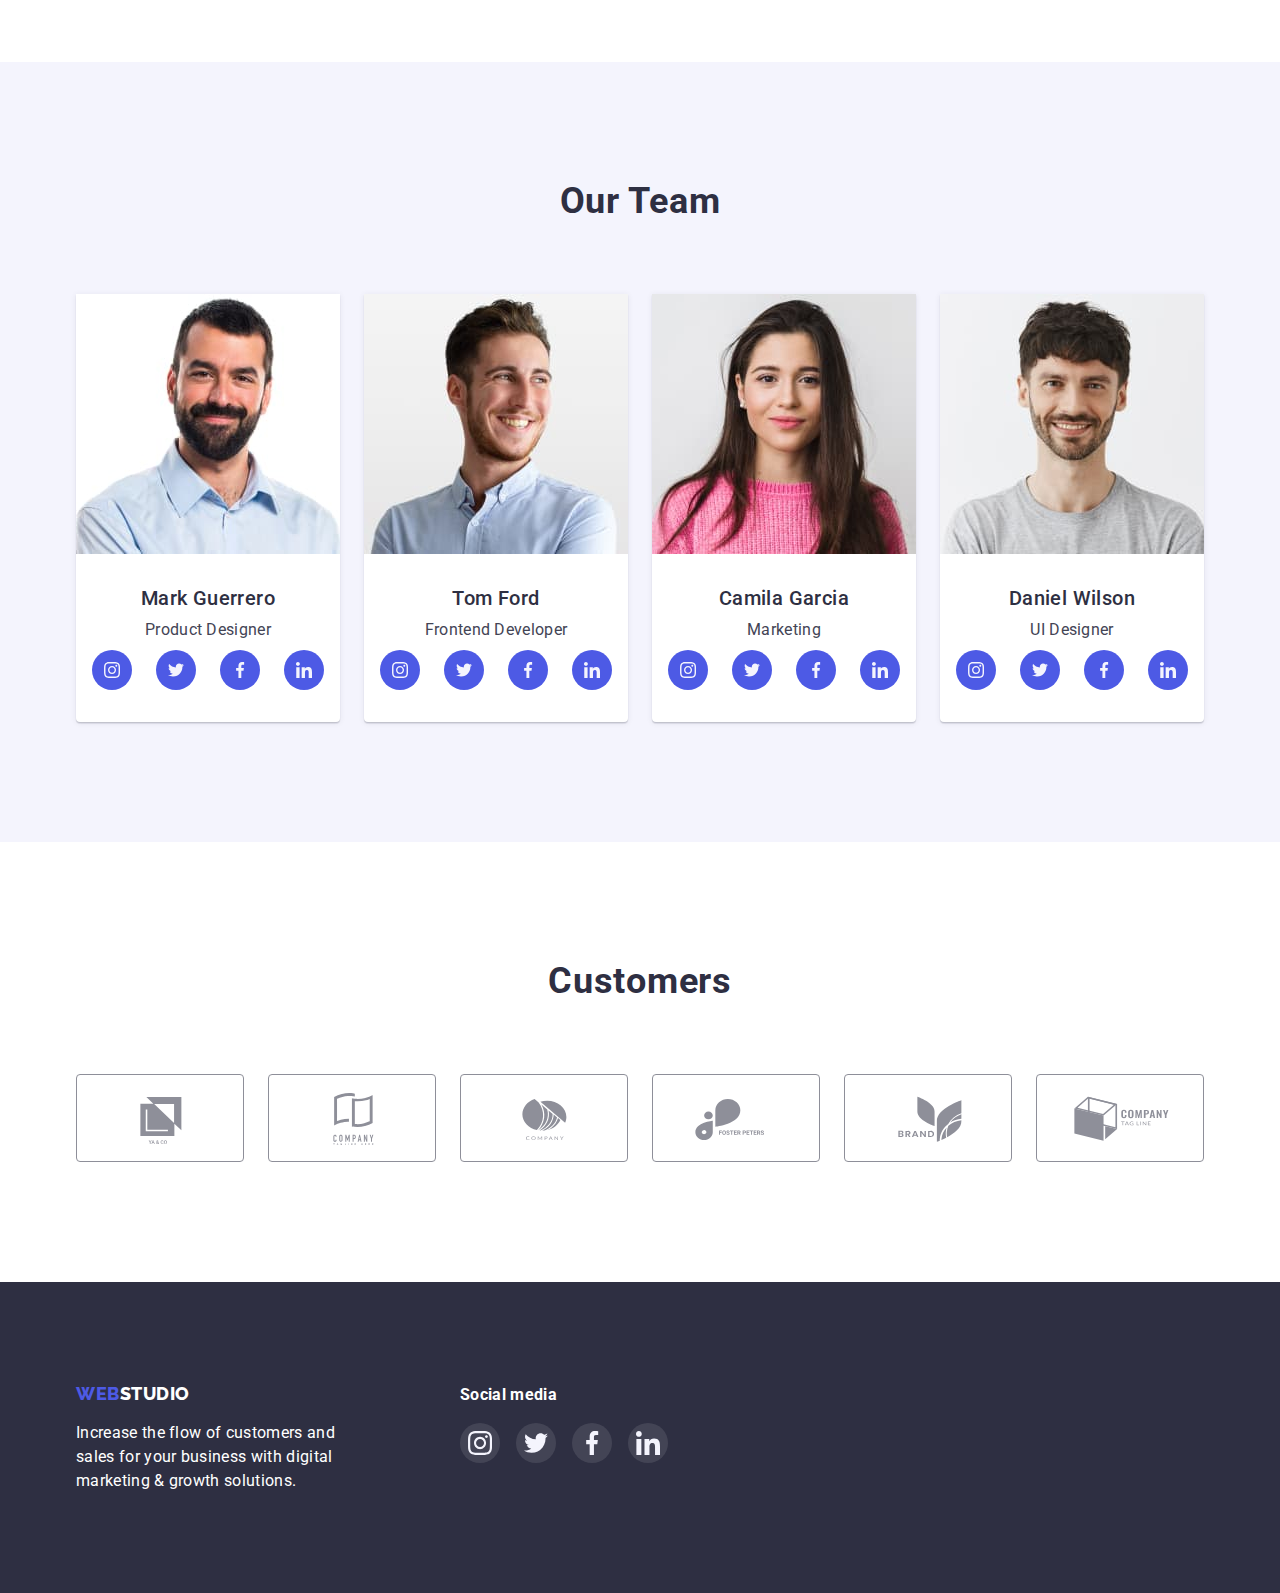
==== commit 7eacf348: "Add fixes" ====
--- a/index.html
+++ b/index.html
@@ -57,15 +57,15 @@
     <main>
       <!--📌=================================== hero  -->
 
-      <sectioniv class="hero-wrapper">
+      <section class="hero-wrapper">
         <div class="hero">
           <h1 class="hero-title">
-            Effective Solutions <br />
+            Effective Solutions<br />
             for Your Business
           </h1>
           <button class="hero-button" type="button">Order Service</button>
         </div>
-      </sectioniv>
+      </section>
 
       <!-- 📌==============================advantages  -->
 
@@ -332,43 +332,43 @@
         <div class="container">
           <h2 class="section-title">Customers</h2>
           <ul class="customers-list">
-            <li class="customer-title">
-              <a class="customers-item" href="">
+            <li class="customers-item">
+              <a class="customers-link" href="">
                 <svg class="customers-icon-item" width="104" height="56">
                   <use href="./images/icons.svg#icon-Logo" />
                 </svg>
               </a>
             </li>
-            <li class="customer-title">
-              <a class="customers-item" href="">
-                <svg class="customers-icon-item" width="104" height="60">
+            <li class="customers-item">
+              <a class="customers-link" href="">
+                <svg class="customers-icon-item" width="104" height="56">
                   <use href="./images/icons.svg#icon-Logo1" />
                 </svg>
               </a>
             </li>
-            <li class="customer-title">
-              <a class="customers-item" href="">
+            <li class="customers-item">
+              <a class="customers-link" href="">
                 <svg class="customers-icon-item" width="104" height="56">
                   <use href="./images/icons.svg#icon-Logo2" />
                 </svg>
               </a>
             </li>
-            <li class="customer-title">
-              <a class="customers-item" href="">
+            <li class="customers-item">
+              <a class="customers-link" href="">
                 <svg class="customers-icon-item" width="104" height="56">
                   <use href="./images/icons.svg#icon-Logo3" />
                 </svg>
               </a>
             </li>
-            <li class="customer-title">
-              <a class="customers-item" href="">
+            <li class="customers-item">
+              <a class="customers-link" href="">
                 <svg class="customers-icon-item" width="104" height="56">
                   <use href="./images/icons.svg#icon-Logo4" />
                 </svg>
               </a>
             </li>
-            <li class="customer-title">
-              <a class="customers-item" href="">
+            <li class="customers-item">
+              <a class="customers-link" href="">
                 <svg class="customers-icon-item" width="104" height="56">
                   <use href="./images/icons.svg#icon-Logo5" />
                 </svg>
@@ -394,30 +394,30 @@
         </div>
         <div class="social-group">
           <h3 class="social-title">Social media</h3>
-          <ul class="social-icon">
-            <li>
-              <a class="social-item" href="">
+          <ul class="social-list">
+            <li class="social-item">
+              <a class="social-link" href="">
                 <svg class="soc-icon-item" width="24" height="24">
                   <use href="./images/icons.svg#icon-instagram" />
                 </svg>
               </a>
             </li>
-            <li>
-              <a class="social-item" href="">
+            <li class="social-item">
+              <a class="social-link" href="">
                 <svg class="soc-icon-item" width="24" height="24">
                   <use href="./images/icons.svg#icon-twitter" />
                 </svg>
               </a>
             </li>
-            <li>
-              <a class="social-item" href=""
+            <li class="social-item">
+              <a class="social-link" href=""
                 ><svg class="soc-icon-item" width="24" height="24">
                   <use href="./images/icons.svg#icon-facebook" />
                 </svg>
               </a>
             </li>
-            <li>
-              <a class="social-item" href=""
+            <li class="social-item">
+              <a class="social-link" href=""
                 ><svg class="soc-icon-item" width="24" height="24">
                   <use href="./images/icons.svg#icon-linkedin" />
                 </svg>
--- a/css/styles.css
+++ b/css/styles.css
@@ -135,7 +135,6 @@
 .contacts {
   display: flex;
 }
-
 .contacts-item + .contacts-item {
   margin-left: 40px;
 }
@@ -159,7 +158,7 @@
 /*📌=== hero  */
 
 .hero-wrapper {
-  min-width: 1440px;
+  max-width: 1440px;
   margin: 0 auto;
 
   background-image: linear-gradient(
@@ -175,7 +174,6 @@
   justify-content: center;
   align-items: center;
 }
-
 .hero {
   text-align: center;
 }
@@ -201,11 +199,11 @@
   box-shadow: 0px 4px 4px rgba(0, 0, 0, 0.15);
   border-radius: 4px;
 }
-
 .hero-button:hover,
 .hero-button:focus {
   background-color: var(--variable-color);
 }
+
 /* 📌===advantages */
 .advantages-section {
   padding: 120px 0 60px;
@@ -260,7 +258,6 @@
   background-color: var(--secondary-background-color);
   padding: 120px 0;
 }
-
 .team-list {
   display: flex;
 }
@@ -296,9 +293,6 @@
   display: flex;
   justify-content: space-between;
 }
-.icon-list {
-  /* ??? */
-}
 .icon-item {
   height: 40px;
   width: 40px;
@@ -313,12 +307,12 @@
   background-color: var(--variable-color);
 }
 .soc-icon-item {
-  /* fill: currentColor; */
-  fill: #f4f4fd;
-}
+  fill: var(--secondary-background-color);
+}
+
 /* ================================Customers */
 .customers {
-  padding-top: 120px;
+  padding: 120px 0;
 }
 .section-heading {
   margin-bottom: 72px;
@@ -327,23 +321,27 @@
 .customers-list {
   display: flex;
   justify-content: space-between;
-  padding-bottom: 120px;
-}
-.customer-title {
-  padding: 16px 32px;
+}
+.customers-item {
+  width: 168px;
+}
+.customers-link {
+  height: 88px;
+  display: flex;
+  justify-content: center;
+  align-items: center;
   border: 1px solid #8e8f99;
   border-radius: 4px;
 }
-.customer-title:hover,
-.customer-title:focus {
+.customers-link:hover,
+.customers-link:focus {
   border: 1px solid #404bbf;
-  border-radius: 4px;
 }
 .customers-icon-item {
   fill: #8e8f99;
 }
-.customers-icon-item:hover,
-.customers-icon-item:focus {
+.customers-link:hover > .customers-icon-item,
+.customers-link:focus > .customers-icon-item {
   fill: #404bbf;
 }
 /* 📌 === footer  */
@@ -366,33 +364,34 @@
   line-height: 1.5;
   letter-spacing: 0.02em;
 }
+.social-group {
+  width: 208px;
+}
+.social-title {
+  margin-bottom: 16px;
+  font-size: 16px;
+  line-height: 24px;
+  letter-spacing: 0.02em;
+  color: #ffffff;
+}
+.social-list {
+  display: flex;
+  gap: 16px;
+}
 .social-item {
+  width: 40px;
+}
+.social-link {
   height: 40px;
-  width: 40px;
   border-radius: 50%;
-  display: inline-flex;
+  display: flex;
   justify-content: center;
   align-items: center;
   background-color: rgba(255, 255, 255, 0.1);
 }
-.social-title {
-  font-size: 16px;
-  line-height: 24px;
-  letter-spacing: 0.02em;
-  color: #ffffff;
-}
-.social-item:hover,
-.social-item:focus {
+.social-link:hover,
+.social-link:focus {
   background-color: #31d0aa;
-}
-.social-icon {
-  width: 280px;
-  height: 80px;
-  align-items: baseline;
-  justify-content: space-between;
-  display: inline-flex;
-
-  align-items: center;
 }
 
 /* 📌 ============ projects */
@@ -468,6 +467,7 @@
 .projects-item:not(:nth-last-child(-n + 3)) {
   margin-bottom: 48px;
 } */
+
 /* .advantages-item::before {
   display: block;
   content: '';
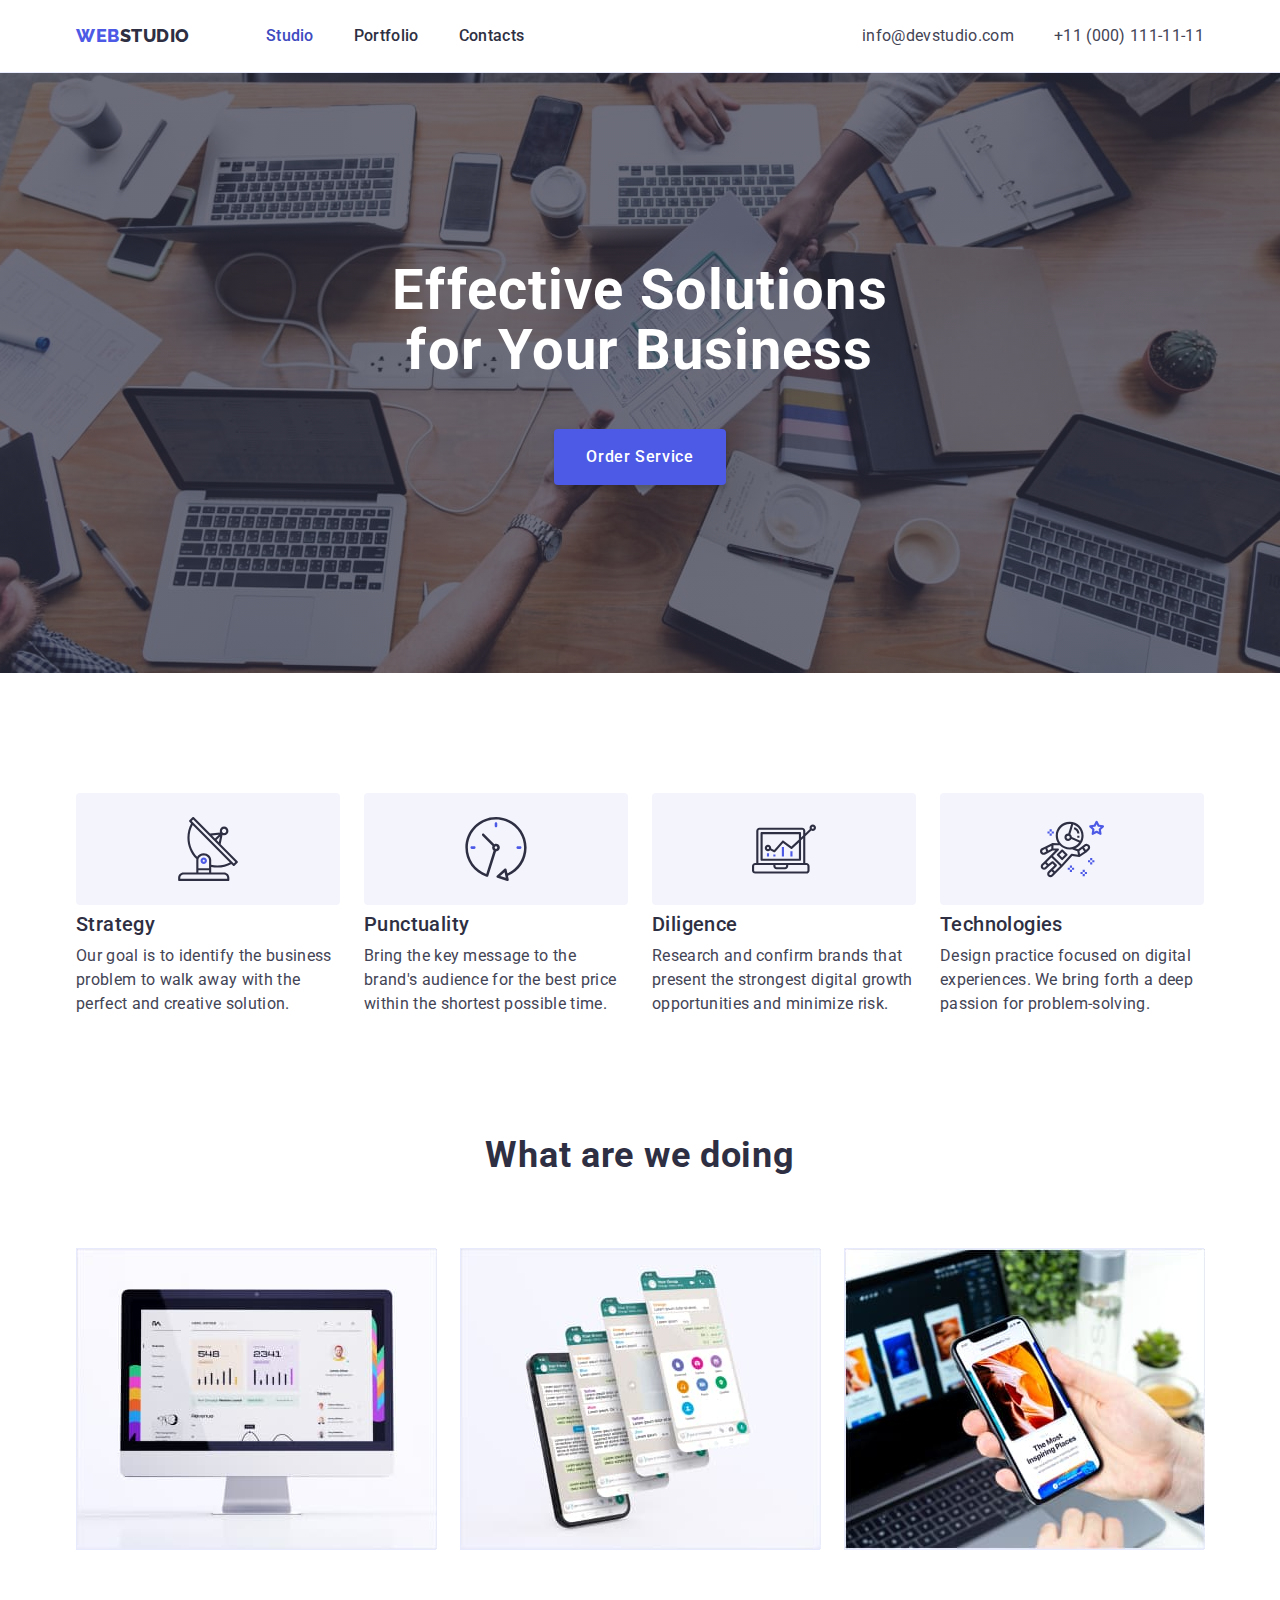
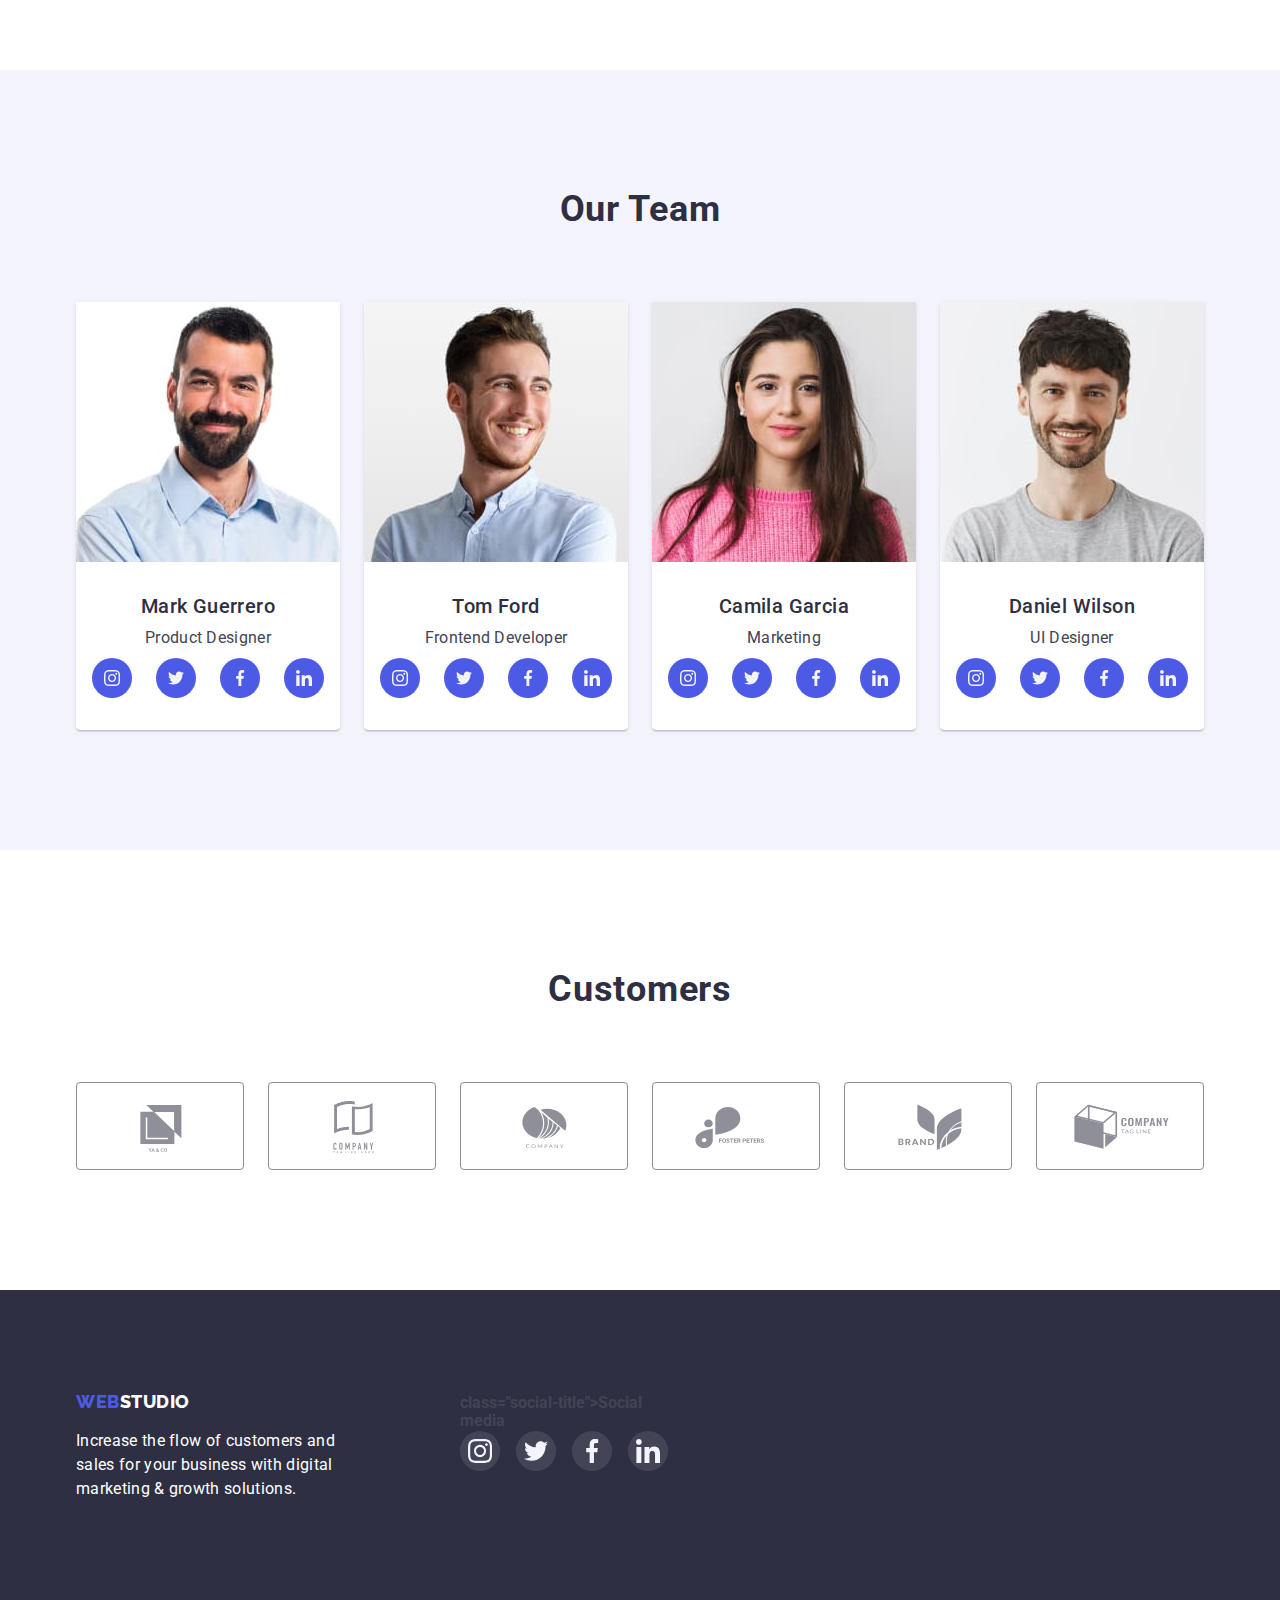
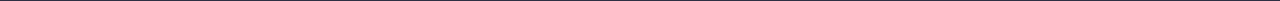
==== commit 3269c32b: "add" ====
--- a/index.html
+++ b/index.html
@@ -393,7 +393,7 @@
           </p>
         </div>
         <div class="social-group">
-          <h3 class="social-title">Social media</h3>
+          <b>class="social-title">Social media</b>
           <ul class="social-list">
             <li class="social-item">
               <a class="social-link" href="">
--- a/css/styles.css
+++ b/css/styles.css
@@ -216,6 +216,8 @@
 }
 .advantages-top {
   height: 112px;
+  margin-bottom: 8px;
+  border-radius: 4px;
   display: flex;
   justify-content: center;
   align-items: center;
@@ -435,16 +437,25 @@
   flex-wrap: wrap;
   margin: -24px -12px;
 }
+.projects-item:hover,
+.projects-item:focus {
+  border: 0.5px solid #f4f4fd;
+  box-shadow: 0px 1px 6px rgba(46, 47, 66, 0.08),
+    0px 1px 1px rgba(46, 47, 66, 0.16), 0px 2px 1px rgba(46, 47, 66, 0.08);
+}
 .projects-item {
   width: 360px;
   margin: 24px 12px;
-}
+  box-shadow: 0px 1px 6px rgba(46, 47, 66, 0.08);
+}
+
 .projects-bottom {
   padding: 32px 16px;
   border-left: 1px solid #e7e9fc;
   border-right: 1px solid #e7e9fc;
   border-bottom: 1px solid #e7e9fc;
 }
+
 .projects-title {
   margin-bottom: 8px;
   color: var(--blue-color);
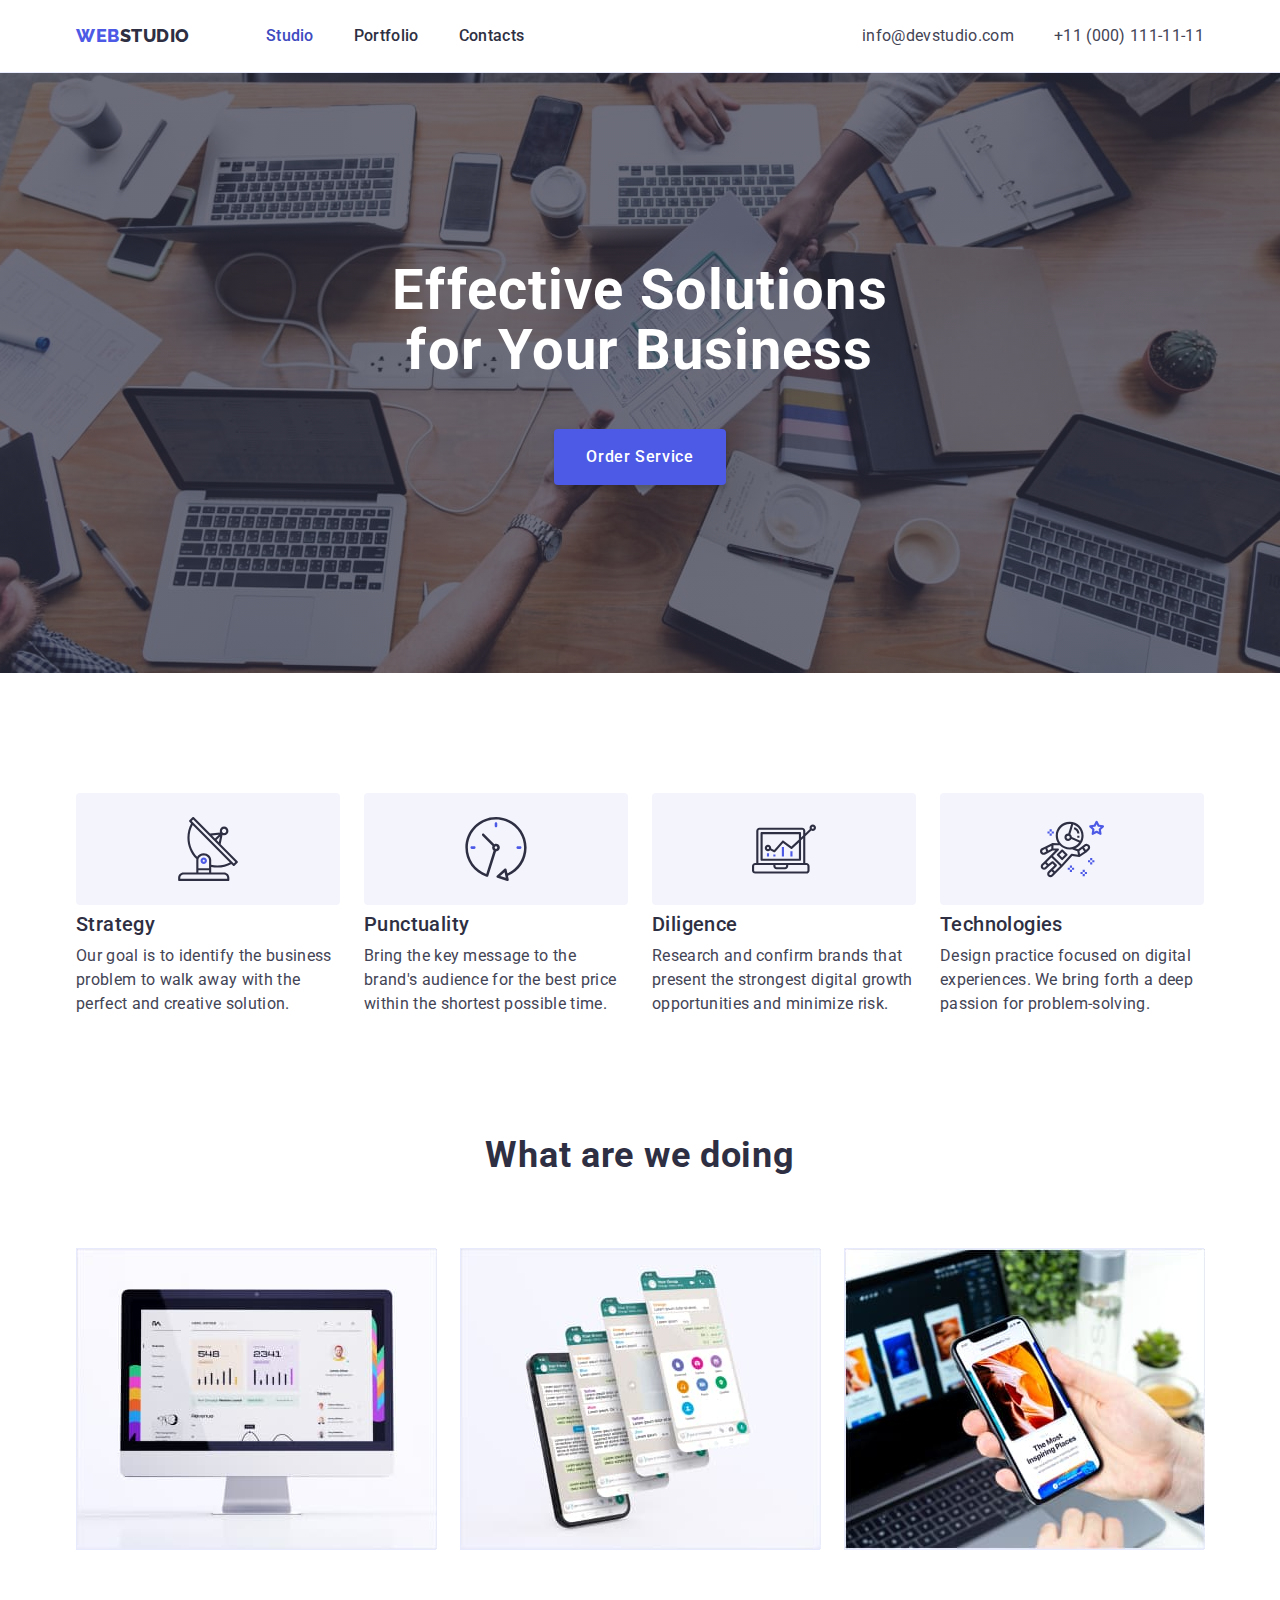
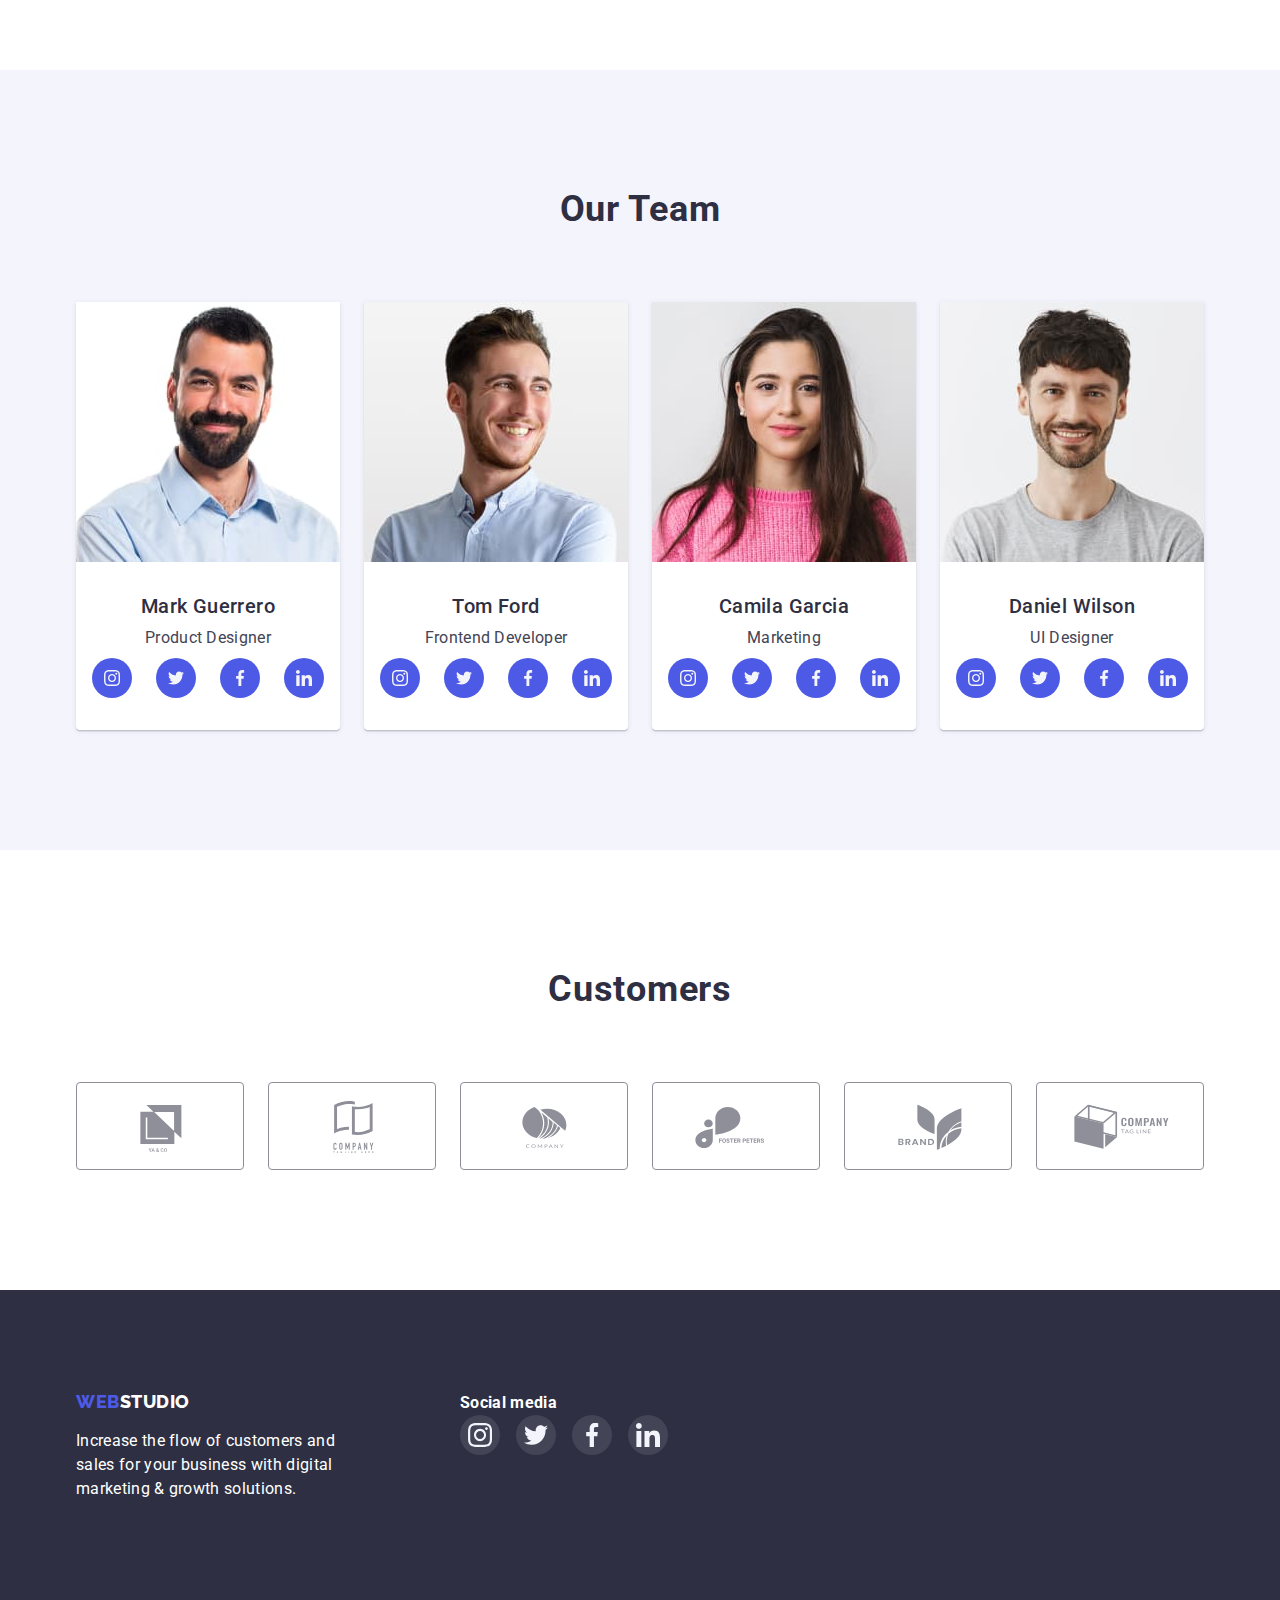
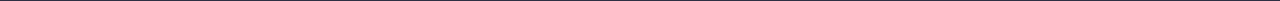
==== commit 402c8165: "add" ====
--- a/index.html
+++ b/index.html
@@ -393,7 +393,7 @@
           </p>
         </div>
         <div class="social-group">
-          <b>class="social-title">Social media</b>
+          <b class="social-title">Social media</b>
           <ul class="social-list">
             <li class="social-item">
               <a class="social-link" href="">
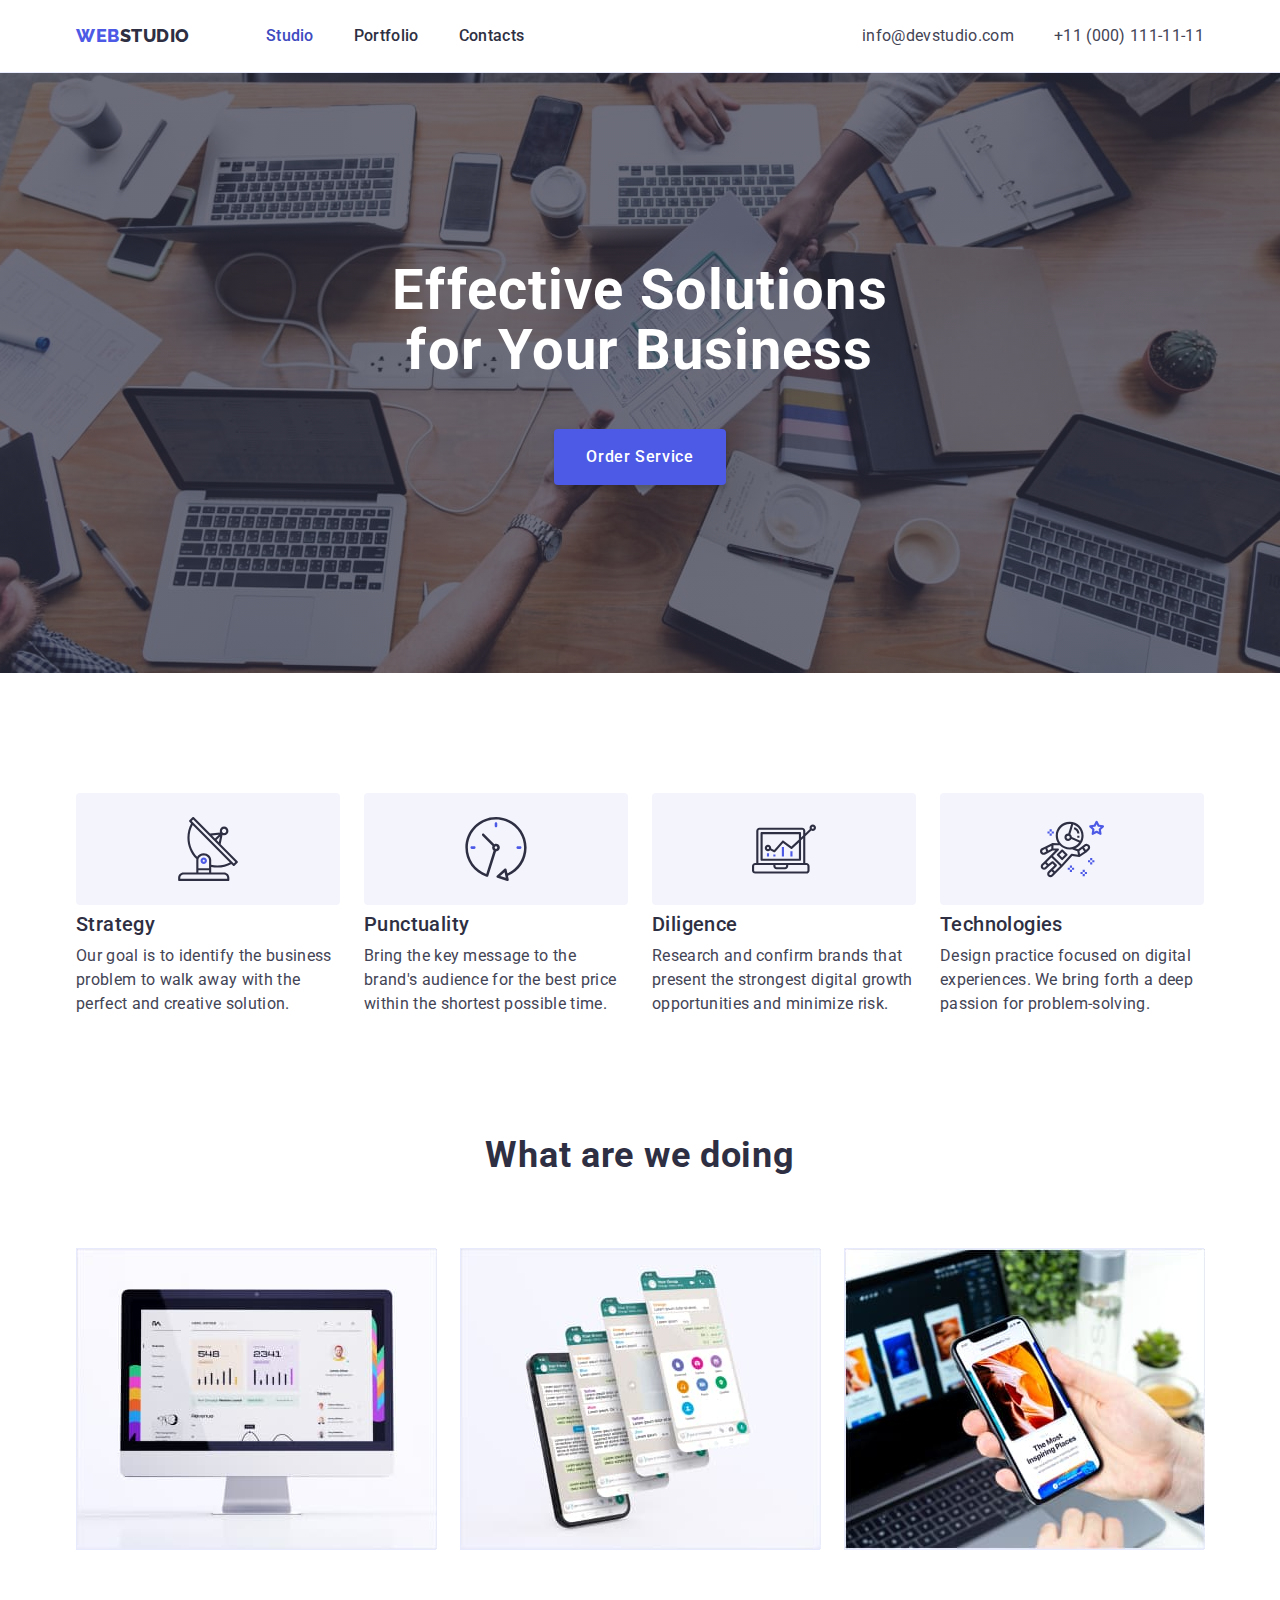
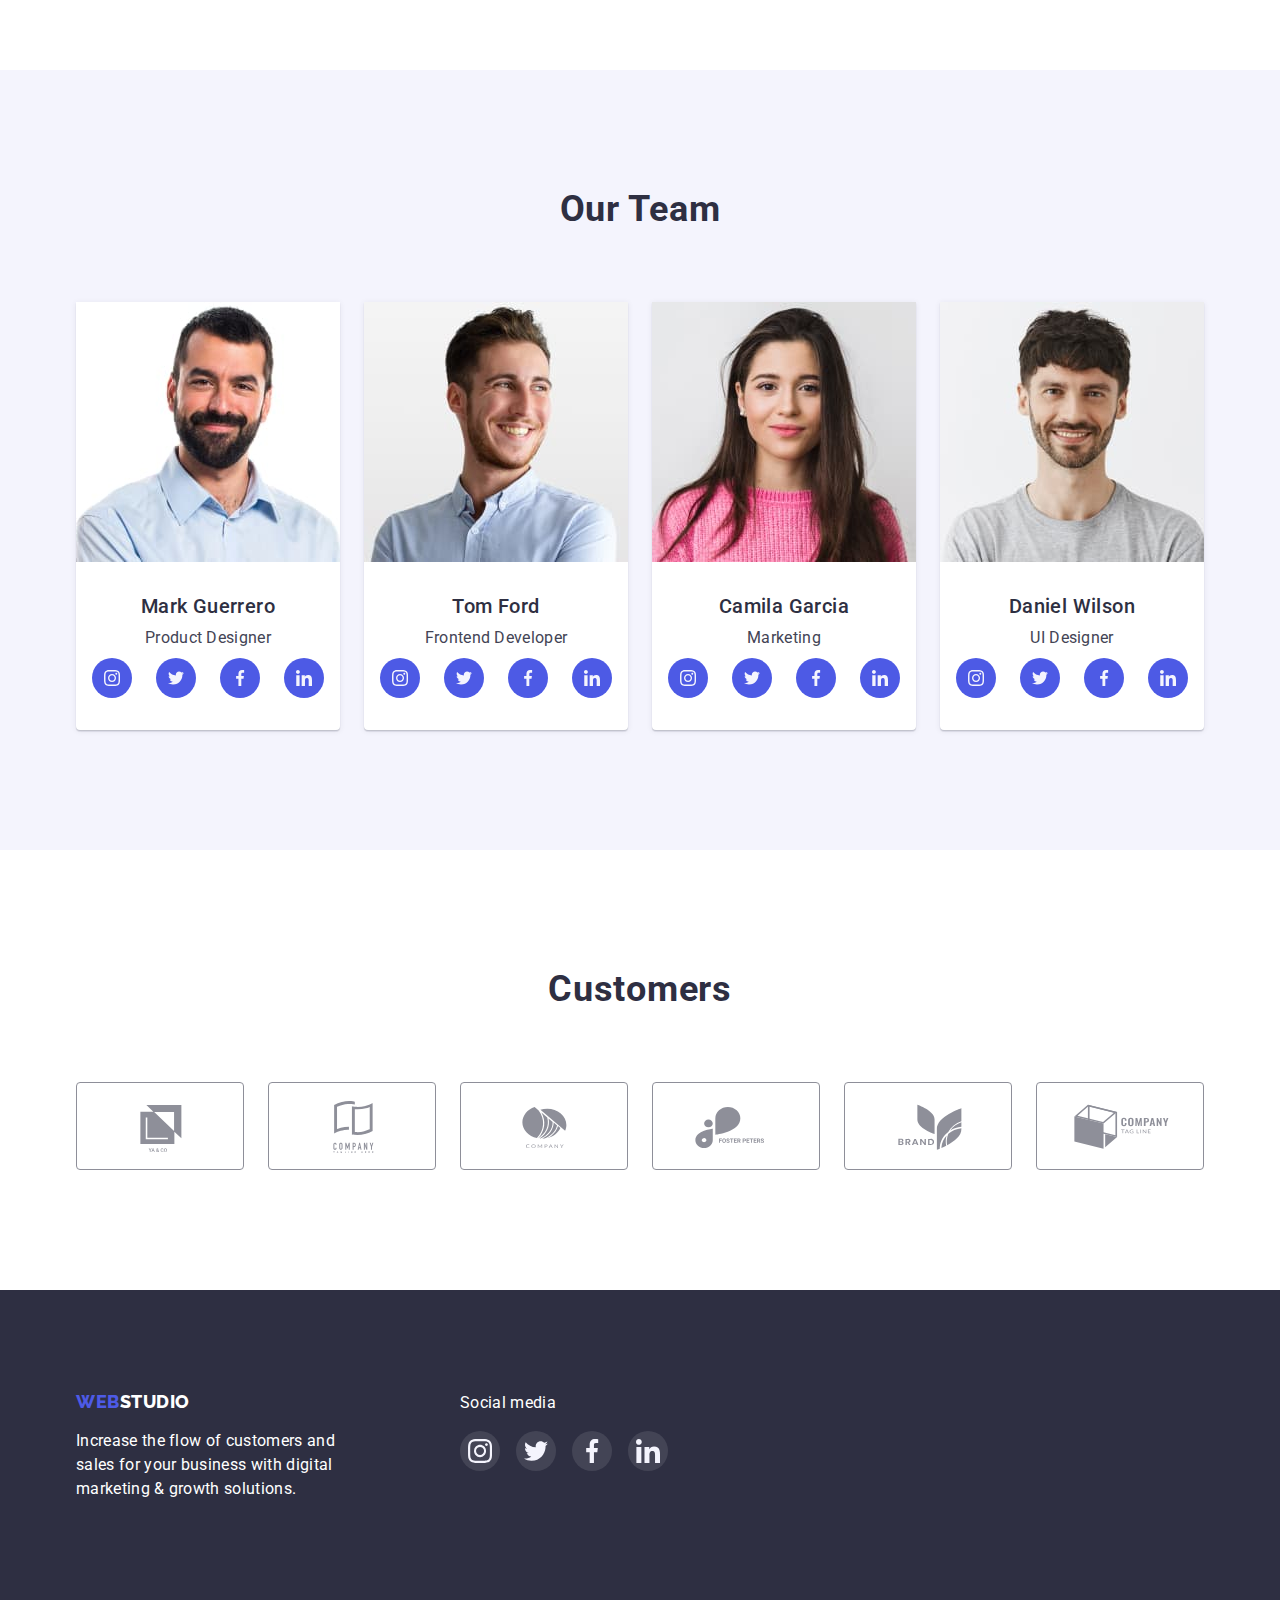
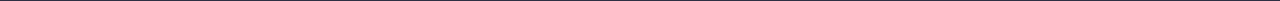
==== commit e6c87afb: "add" ====
--- a/index.html
+++ b/index.html
@@ -393,7 +393,7 @@
           </p>
         </div>
         <div class="social-group">
-          <b class="social-title">Social media</b>
+          <p class="social-title">Social media</p>
           <ul class="social-list">
             <li class="social-item">
               <a class="social-link" href="">
--- a/css/styles.css
+++ b/css/styles.css
@@ -370,9 +370,10 @@
   width: 208px;
 }
 .social-title {
+  display: inline-block;
   margin-bottom: 16px;
   font-size: 16px;
-  line-height: 24px;
+  line-height: 1.5;
   letter-spacing: 0.02em;
   color: #ffffff;
 }
@@ -427,6 +428,8 @@
 .filter-button:hover,
 .filter-button:focus {
   background-color: var(--variable-color);
+  border-color: transparent;
+
   color: var(--white-color);
 }
 
@@ -439,7 +442,6 @@
 }
 .projects-item:hover,
 .projects-item:focus {
-  border: 0.5px solid #f4f4fd;
   box-shadow: 0px 1px 6px rgba(46, 47, 66, 0.08),
     0px 1px 1px rgba(46, 47, 66, 0.16), 0px 2px 1px rgba(46, 47, 66, 0.08);
 }
